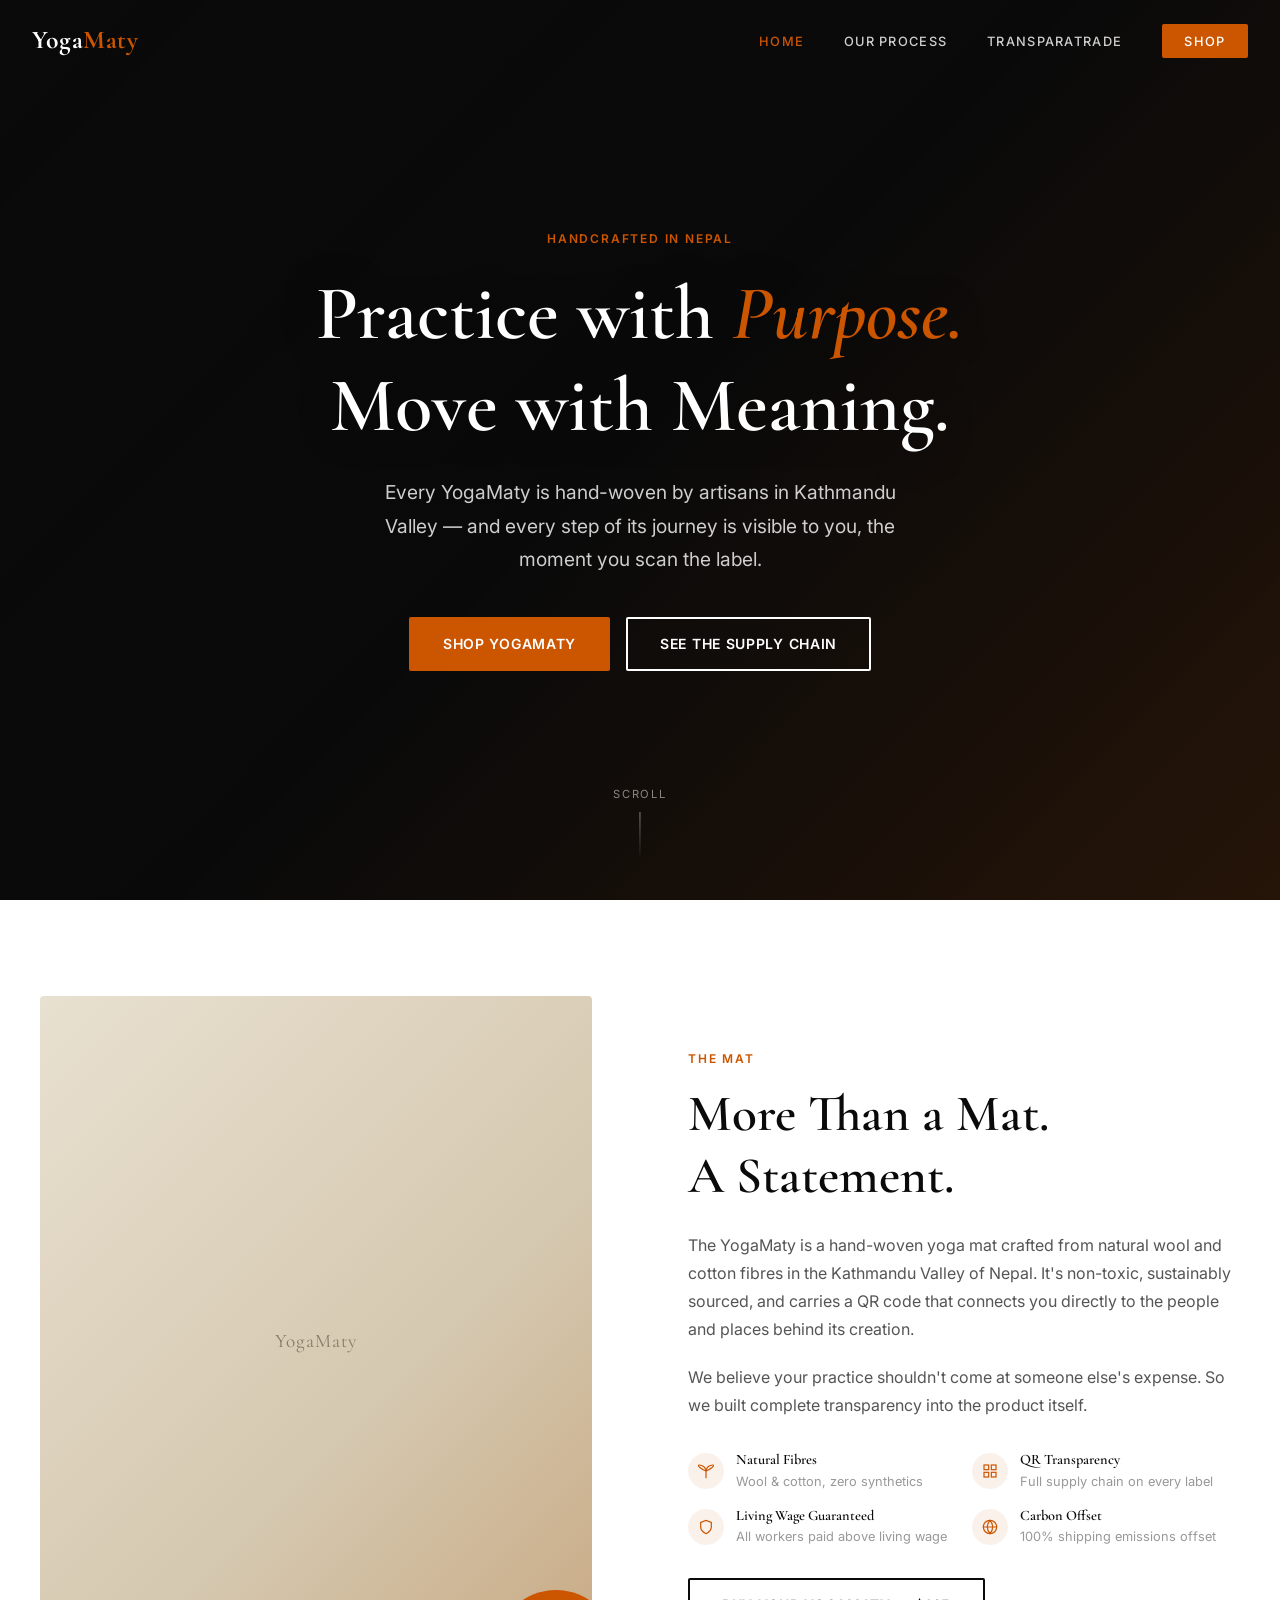
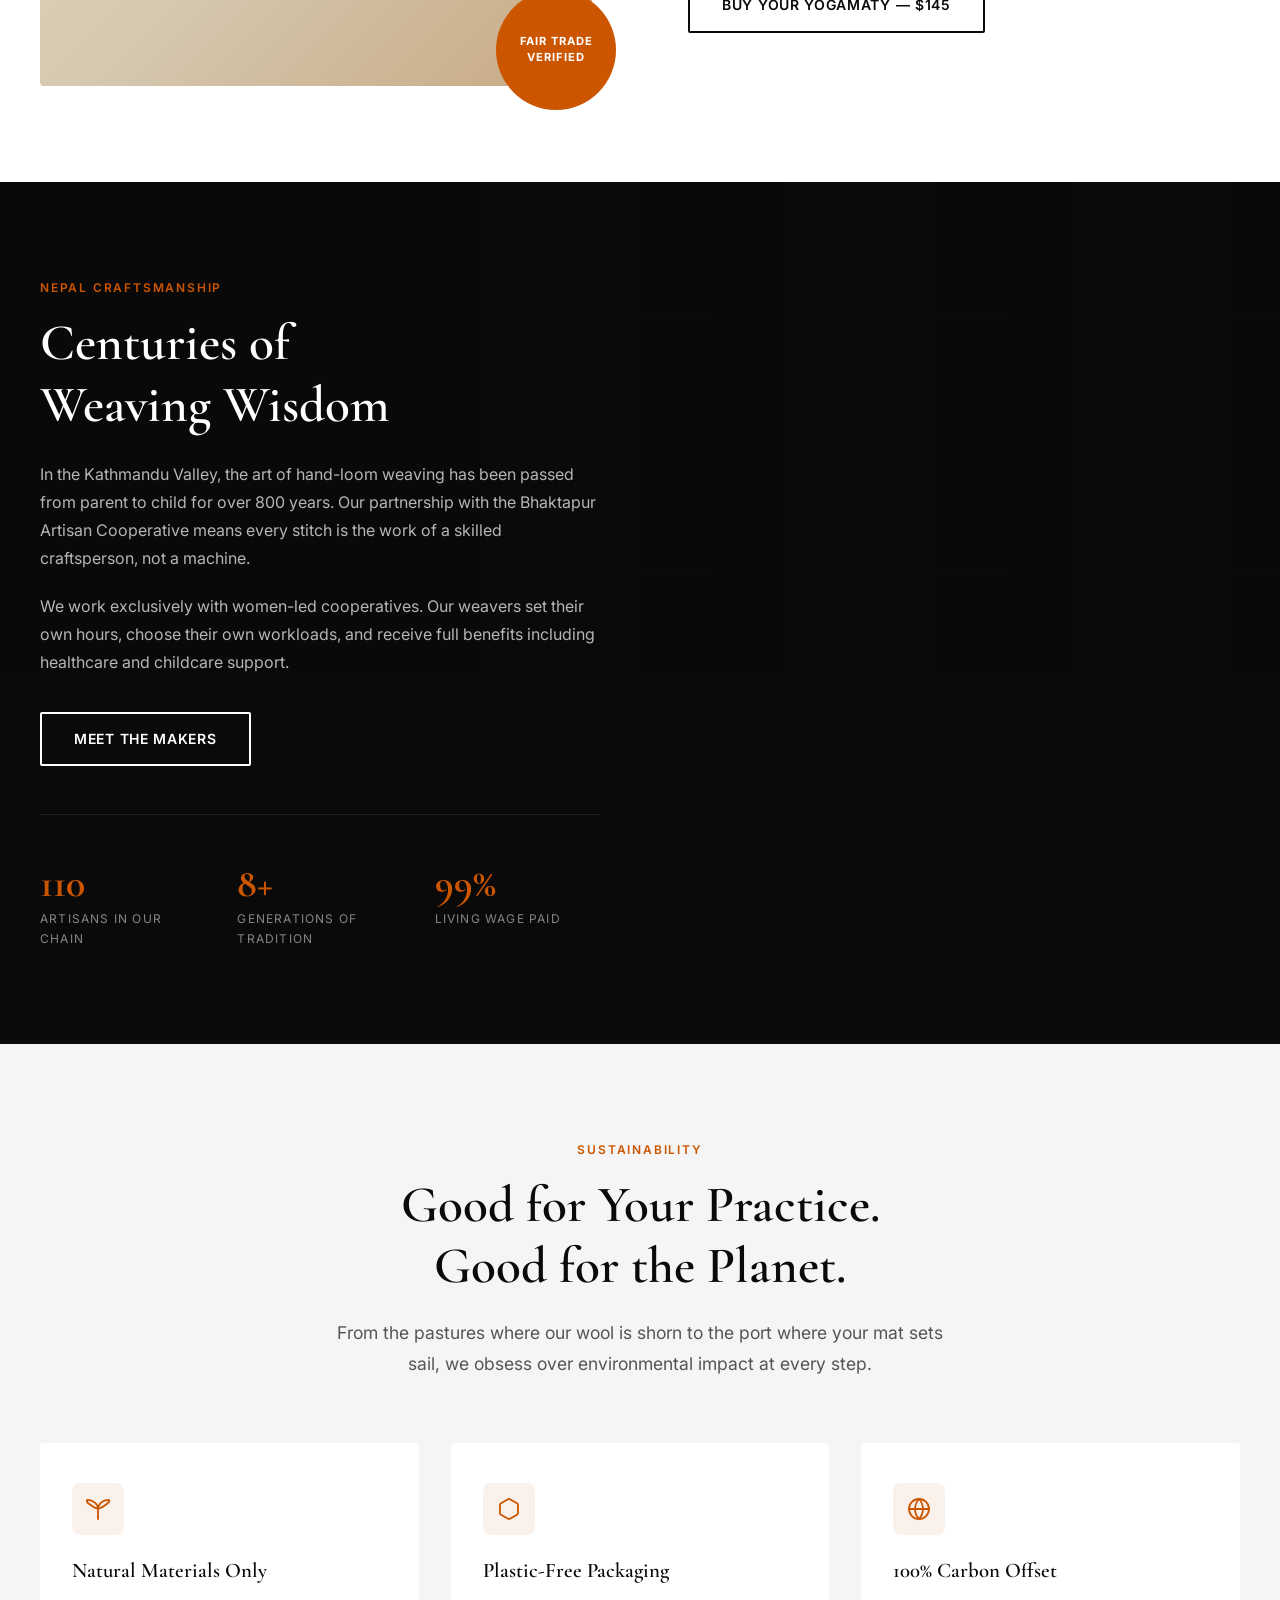
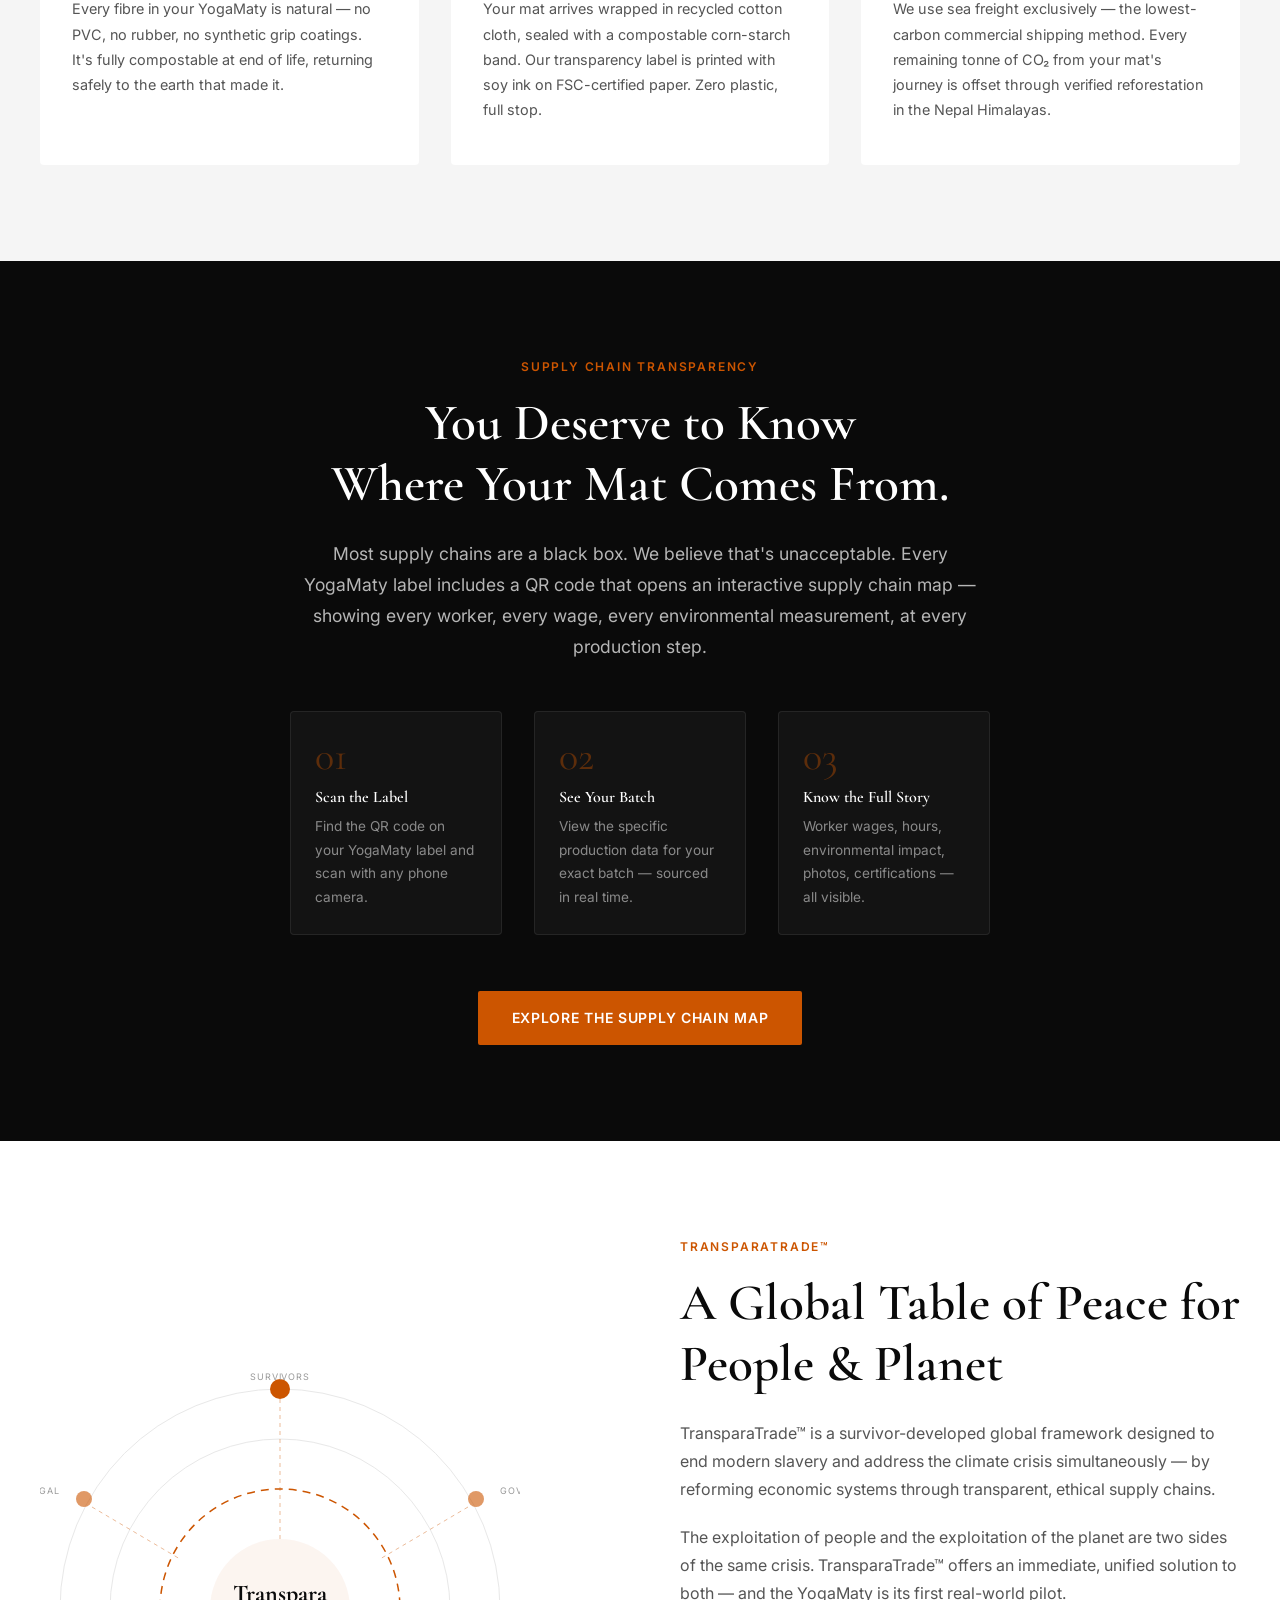
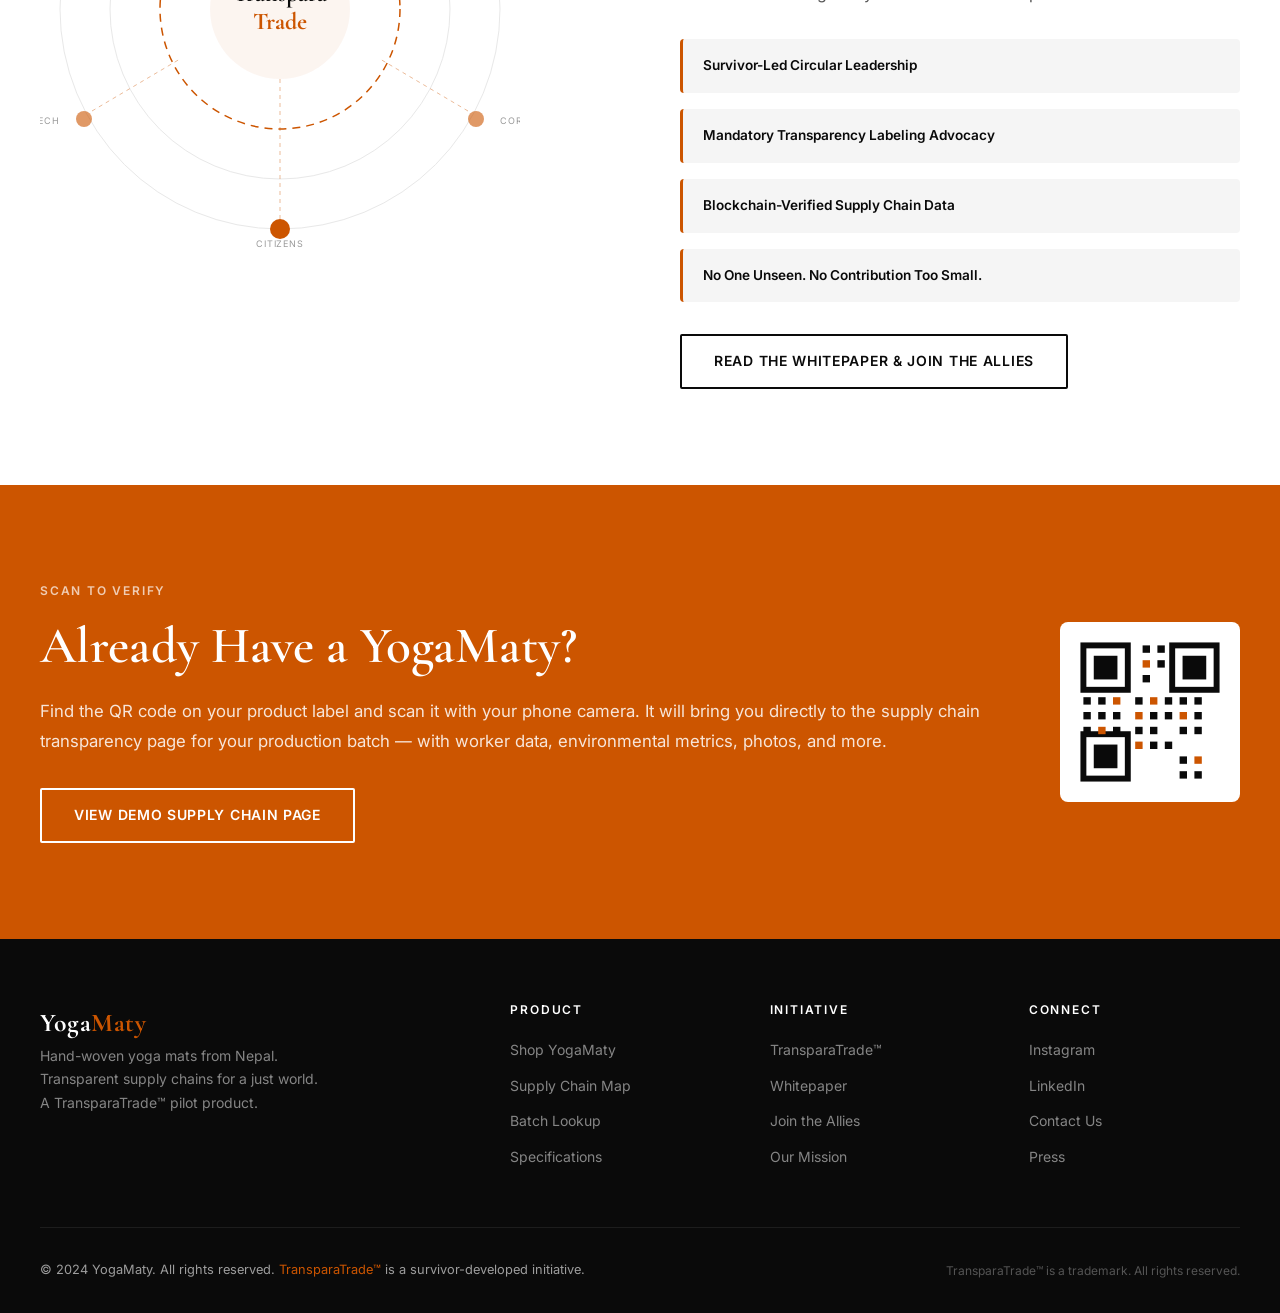
==== index.html @ b56c678d "Initial build: full YogaMaty website with 4 pages, parallax, supply chain map, and TransparaTrade wh" ====
<!DOCTYPE html>
<html lang="en">
<head>
  <meta charset="UTF-8">
  <meta name="viewport" content="width=device-width, initial-scale=1.0">
  <title>YogaMaty — Handcrafted in Nepal. Transparent by Design.</title>
  <meta name="description" content="Every YogaMaty is hand-woven in Nepal with fully transparent supply chain labeling. Know exactly who made your mat, how much they were paid, and the environmental footprint at every step.">
  <link rel="preconnect" href="https://fonts.googleapis.com">
  <link rel="preconnect" href="https://fonts.gstatic.com" crossorigin>
  <link href="https://fonts.googleapis.com/css2?family=Cormorant+Garamond:ital,wght@0,400;0,600;0,700;1,400;1,600&family=Inter:wght@400;500;600;700&display=swap" rel="stylesheet">
  <link rel="stylesheet" href="css/main.css">
  <link rel="stylesheet" href="css/home.css">
</head>
<body>

<!-- Navigation -->
<nav class="nav" role="navigation">
  <a href="index.html" class="nav-logo">Yoga<span>Maty</span></a>
  <ul class="nav-links" role="list">
    <li><a href="index.html">Home</a></li>
    <li><a href="supply-chain.html">Our Process</a></li>
    <li><a href="transparatrade.html">TransparaTrade</a></li>
    <li><a href="shop.html" class="nav-cta">Shop</a></li>
  </ul>
  <button class="nav-toggle" aria-label="Toggle menu" id="nav-toggle">
    <span></span><span></span><span></span>
  </button>
</nav>

<!-- Hero -->
<section class="hero" aria-label="Hero" data-parallax-section>
  <div class="hero-bg" data-parallax="0.4"></div>
  <div class="hero-content">
    <span class="eyebrow">Handcrafted in Nepal</span>
    <h1>Practice with <em>Purpose.</em><br>Move with Meaning.</h1>
    <p>Every YogaMaty is hand-woven by artisans in Kathmandu Valley — and every step of its journey is visible to you, the moment you scan the label.</p>
    <div class="hero-actions">
      <a href="shop.html" class="btn btn-primary">Shop YogaMaty</a>
      <a href="supply-chain.html" class="btn btn-outline">See the Supply Chain</a>
    </div>
  </div>
  <div class="hero-scroll" aria-hidden="true">Scroll</div>
</section>

<!-- Product Intro -->
<section class="section product-intro">
  <div class="section-inner">
    <div class="product-intro-grid">
      <div class="product-intro-media reveal">
        <div class="product-frame">
          <div style="width:100%;height:100%;background:linear-gradient(135deg,#e8e0d0,#c8b89a);display:flex;align-items:center;justify-content:center;font-family:var(--font-serif);font-size:1.2rem;color:#8a7a65;letter-spacing:0.05em;">
            YogaMaty
          </div>
        </div>
        <div class="product-badge">
          <span>Fair Trade Verified</span>
        </div>
      </div>
      <div class="product-intro-text reveal reveal-delay-2">
        <span class="eyebrow">The Mat</span>
        <h2>More Than a Mat.<br>A Statement.</h2>
        <p>The YogaMaty is a hand-woven yoga mat crafted from natural wool and cotton fibres in the Kathmandu Valley of Nepal. It's non-toxic, sustainably sourced, and carries a QR code that connects you directly to the people and places behind its creation.</p>
        <p>We believe your practice shouldn't come at someone else's expense. So we built complete transparency into the product itself.</p>
        <div class="product-features">
          <div class="product-feature">
            <div class="feature-icon">
              <svg viewBox="0 0 24 24" fill="none" stroke="currentColor" stroke-width="1.8" stroke-linecap="round"><path d="M12 22V12M12 12C12 7 7 3 2 3s4 7 10 9"/><path d="M12 12c0-5 5-9 10-9s-4 7-10 9"/></svg>
            </div>
            <div>
              <h4>Natural Fibres</h4>
              <p>Wool &amp; cotton, zero synthetics</p>
            </div>
          </div>
          <div class="product-feature">
            <div class="feature-icon">
              <svg viewBox="0 0 24 24" fill="none" stroke="currentColor" stroke-width="1.8" stroke-linecap="round"><rect x="3" y="3" width="7" height="7"/><rect x="14" y="3" width="7" height="7"/><rect x="14" y="14" width="7" height="7"/><rect x="3" y="14" width="7" height="7"/></svg>
            </div>
            <div>
              <h4>QR Transparency</h4>
              <p>Full supply chain on every label</p>
            </div>
          </div>
          <div class="product-feature">
            <div class="feature-icon">
              <svg viewBox="0 0 24 24" fill="none" stroke="currentColor" stroke-width="1.8" stroke-linecap="round"><path d="M12 22s8-4 8-10V5l-8-3-8 3v7c0 6 8 10 8 10z"/></svg>
            </div>
            <div>
              <h4>Living Wage Guaranteed</h4>
              <p>All workers paid above living wage</p>
            </div>
          </div>
          <div class="product-feature">
            <div class="feature-icon">
              <svg viewBox="0 0 24 24" fill="none" stroke="currentColor" stroke-width="1.8" stroke-linecap="round"><circle cx="12" cy="12" r="10"/><line x1="2" y1="12" x2="22" y2="12"/><path d="M12 2a15.3 15.3 0 0 1 4 10 15.3 15.3 0 0 1-4 10 15.3 15.3 0 0 1-4-10 15.3 15.3 0 0 1 4-10z"/></svg>
            </div>
            <div>
              <h4>Carbon Offset</h4>
              <p>100% shipping emissions offset</p>
            </div>
          </div>
        </div>
        <a href="shop.html" class="btn btn-outline-dark">Buy Your YogaMaty — $145</a>
      </div>
    </div>
  </div>
</section>

<!-- Nepal Craftsmanship (dark parallax) -->
<section class="section nepal-section" data-parallax-section>
  <div class="nepal-parallax-bg" data-parallax="0.35"></div>
  <div class="section-inner">
    <div class="nepal-content reveal">
      <span class="eyebrow">Nepal Craftsmanship</span>
      <h2>Centuries of<br>Weaving Wisdom</h2>
      <p>In the Kathmandu Valley, the art of hand-loom weaving has been passed from parent to child for over 800 years. Our partnership with the Bhaktapur Artisan Cooperative means every stitch is the work of a skilled craftsperson, not a machine.</p>
      <p>We work exclusively with women-led cooperatives. Our weavers set their own hours, choose their own workloads, and receive full benefits including healthcare and childcare support.</p>
      <a href="supply-chain.html" class="btn btn-outline" style="margin-top:1rem">Meet the Makers</a>
      <div class="nepal-stats">
        <div>
          <div class="stat-number" data-target="111" data-suffix="">111</div>
          <div class="stat-label">Artisans in Our Chain</div>
        </div>
        <div>
          <div class="stat-number" data-target="8" data-suffix="+">8+</div>
          <div class="stat-label">Generations of Tradition</div>
        </div>
        <div>
          <div class="stat-number" data-target="100" data-suffix="%">100%</div>
          <div class="stat-label">Living Wage Paid</div>
        </div>
      </div>
    </div>
  </div>
</section>

<!-- Sustainability -->
<section class="section sustainability-section">
  <div class="section-inner">
    <div class="section-header centered reveal">
      <span class="eyebrow">Sustainability</span>
      <h2>Good for Your Practice.<br>Good for the Planet.</h2>
      <p>From the pastures where our wool is shorn to the port where your mat sets sail, we obsess over environmental impact at every step.</p>
    </div>
    <div class="sustainability-grid">
      <div class="sustain-card reveal reveal-delay-1">
        <div class="sustain-icon">
          <svg viewBox="0 0 24 24" fill="none" stroke="currentColor" stroke-width="1.8" stroke-linecap="round"><path d="M12 22V12M12 12C12 7 7 3 2 3s4 7 10 9"/><path d="M12 12c0-5 5-9 10-9s-4 7-10 9"/></svg>
        </div>
        <h3>Natural Materials Only</h3>
        <p>Every fibre in your YogaMaty is natural — no PVC, no rubber, no synthetic grip coatings. It's fully compostable at end of life, returning safely to the earth that made it.</p>
      </div>
      <div class="sustain-card reveal reveal-delay-2">
        <div class="sustain-icon">
          <svg viewBox="0 0 24 24" fill="none" stroke="currentColor" stroke-width="1.8" stroke-linecap="round"><path d="M21 16V8a2 2 0 0 0-1-1.73l-7-4a2 2 0 0 0-2 0l-7 4A2 2 0 0 0 3 8v8a2 2 0 0 0 1 1.73l7 4a2 2 0 0 0 2 0l7-4A2 2 0 0 0 21 16z"/></svg>
        </div>
        <h3>Plastic-Free Packaging</h3>
        <p>Your mat arrives wrapped in recycled cotton cloth, sealed with a compostable corn-starch band. Our transparency label is printed with soy ink on FSC-certified paper. Zero plastic, full stop.</p>
      </div>
      <div class="sustain-card reveal reveal-delay-3">
        <div class="sustain-icon">
          <svg viewBox="0 0 24 24" fill="none" stroke="currentColor" stroke-width="1.8" stroke-linecap="round"><circle cx="12" cy="12" r="10"/><line x1="2" y1="12" x2="22" y2="12"/><path d="M12 2a15.3 15.3 0 0 1 4 10 15.3 15.3 0 0 1-4 10 15.3 15.3 0 0 1-4-10 15.3 15.3 0 0 1 4-10z"/></svg>
        </div>
        <h3>100% Carbon Offset</h3>
        <p>We use sea freight exclusively — the lowest-carbon commercial shipping method. Every remaining tonne of CO₂ from your mat's journey is offset through verified reforestation in the Nepal Himalayas.</p>
      </div>
    </div>
  </div>
</section>

<!-- Transparency CTA (parallax) -->
<section class="section transparency-cta" data-parallax-section>
  <div class="transparency-parallax-bg" data-parallax="0.3"></div>
  <div class="section-inner">
    <div class="transparency-content reveal">
      <span class="eyebrow">Supply Chain Transparency</span>
      <h2>You Deserve to Know<br>Where Your Mat Comes From.</h2>
      <p>Most supply chains are a black box. We believe that's unacceptable. Every YogaMaty label includes a QR code that opens an interactive supply chain map — showing every worker, every wage, every environmental measurement, at every production step.</p>
      <div class="transparency-steps">
        <div class="trans-step">
          <div class="step-num">01</div>
          <h4>Scan the Label</h4>
          <p>Find the QR code on your YogaMaty label and scan with any phone camera.</p>
        </div>
        <div class="trans-step">
          <div class="step-num">02</div>
          <h4>See Your Batch</h4>
          <p>View the specific production data for your exact batch — sourced in real time.</p>
        </div>
        <div class="trans-step">
          <div class="step-num">03</div>
          <h4>Know the Full Story</h4>
          <p>Worker wages, hours, environmental impact, photos, certifications — all visible.</p>
        </div>
      </div>
      <a href="supply-chain.html" class="btn btn-primary">Explore the Supply Chain Map</a>
    </div>
  </div>
</section>

<!-- TransparaTrade Intro -->
<section class="section transparatrade-intro">
  <div class="section-inner">
    <div class="tt-split">
      <div class="tt-visual reveal">
        <svg class="tt-circle-art" viewBox="0 0 480 480" fill="none" xmlns="http://www.w3.org/2000/svg">
          <circle cx="240" cy="240" r="220" stroke="#e8e8e8" stroke-width="1"/>
          <circle cx="240" cy="240" r="170" stroke="#e8e8e8" stroke-width="1"/>
          <circle cx="240" cy="240" r="120" stroke="#cc5500" stroke-width="1.5" stroke-dasharray="8 6"/>
          <circle cx="240" cy="240" r="70" fill="rgba(204,85,0,0.06)"/>
          <!-- Orbital points -->
          <circle cx="240" cy="20" r="10" fill="#cc5500"/>
          <circle cx="436" cy="130" r="8" fill="#cc5500" opacity="0.6"/>
          <circle cx="436" cy="350" r="8" fill="#cc5500" opacity="0.6"/>
          <circle cx="240" cy="460" r="10" fill="#cc5500"/>
          <circle cx="44" cy="350" r="8" fill="#cc5500" opacity="0.6"/>
          <circle cx="44" cy="130" r="8" fill="#cc5500" opacity="0.6"/>
          <!-- Connecting lines -->
          <line x1="240" y1="30" x2="240" y2="170" stroke="#cc5500" stroke-width="1" stroke-dasharray="4 4" opacity="0.4"/>
          <line x1="428" y1="138" x2="340" y2="190" stroke="#cc5500" stroke-width="1" stroke-dasharray="4 4" opacity="0.4"/>
          <line x1="428" y1="342" x2="340" y2="290" stroke="#cc5500" stroke-width="1" stroke-dasharray="4 4" opacity="0.4"/>
          <line x1="240" y1="450" x2="240" y2="310" stroke="#cc5500" stroke-width="1" stroke-dasharray="4 4" opacity="0.4"/>
          <line x1="52" y1="342" x2="140" y2="290" stroke="#cc5500" stroke-width="1" stroke-dasharray="4 4" opacity="0.4"/>
          <line x1="52" y1="138" x2="140" y2="190" stroke="#cc5500" stroke-width="1" stroke-dasharray="4 4" opacity="0.4"/>
          <!-- Center text -->
          <text x="240" y="232" text-anchor="middle" font-family="Cormorant Garamond, Georgia, serif" font-size="24" font-weight="700" fill="#0a0a0a">Transpara</text>
          <text x="240" y="260" text-anchor="middle" font-family="Cormorant Garamond, Georgia, serif" font-size="24" font-weight="700" fill="#cc5500">Trade</text>
          <!-- Node labels -->
          <text x="240" y="11" text-anchor="middle" font-family="Inter, sans-serif" font-size="9" fill="#999" letter-spacing="0.1em">SURVIVORS</text>
          <text x="460" y="125" text-anchor="start" font-family="Inter, sans-serif" font-size="9" fill="#999" letter-spacing="0.1em">GOVTS</text>
          <text x="460" y="355" text-anchor="start" font-family="Inter, sans-serif" font-size="9" fill="#999" letter-spacing="0.1em">CORPS</text>
          <text x="240" y="478" text-anchor="middle" font-family="Inter, sans-serif" font-size="9" fill="#999" letter-spacing="0.1em">CITIZENS</text>
          <text x="20" y="355" text-anchor="end" font-family="Inter, sans-serif" font-size="9" fill="#999" letter-spacing="0.1em">TECH</text>
          <text x="20" y="125" text-anchor="end" font-family="Inter, sans-serif" font-size="9" fill="#999" letter-spacing="0.1em">LEGAL</text>
        </svg>
      </div>
      <div class="tt-text reveal reveal-delay-2">
        <span class="eyebrow">TransparaTrade™</span>
        <h2>A Global Table of Peace for People &amp; Planet</h2>
        <p>TransparaTrade™ is a survivor-developed global framework designed to end modern slavery and address the climate crisis simultaneously — by reforming economic systems through transparent, ethical supply chains.</p>
        <p>The exploitation of people and the exploitation of the planet are two sides of the same crisis. TransparaTrade™ offers an immediate, unified solution to both — and the YogaMaty is its first real-world pilot.</p>
        <div class="tt-pillars">
          <div class="tt-pillar"><span>Survivor-Led Circular Leadership</span></div>
          <div class="tt-pillar"><span>Mandatory Transparency Labeling Advocacy</span></div>
          <div class="tt-pillar"><span>Blockchain-Verified Supply Chain Data</span></div>
          <div class="tt-pillar"><span>No One Unseen. No Contribution Too Small.</span></div>
        </div>
        <a href="transparatrade.html" class="btn btn-outline-dark" style="margin-top:2rem">Read the Whitepaper &amp; Join the Allies</a>
      </div>
    </div>
  </div>
</section>

<!-- QR Section -->
<section class="section qr-section">
  <div class="section-inner">
    <div class="qr-inner">
      <div class="qr-text reveal">
        <span class="eyebrow">Scan to Verify</span>
        <h2>Already Have a YogaMaty?</h2>
        <p>Find the QR code on your product label and scan it with your phone camera. It will bring you directly to the supply chain transparency page for your production batch — with worker data, environmental metrics, photos, and more.</p>
        <a href="supply-chain.html" class="btn btn-outline">View Demo Supply Chain Page</a>
      </div>
      <div class="qr-code-mock reveal reveal-delay-2">
        <!-- QR code placeholder SVG -->
        <svg viewBox="0 0 200 200" xmlns="http://www.w3.org/2000/svg">
          <rect width="200" height="200" fill="white"/>
          <!-- Top-left finder -->
          <rect x="10" y="10" width="60" height="60" fill="none" stroke="#0a0a0a" stroke-width="8"/>
          <rect x="24" y="24" width="32" height="32" fill="#0a0a0a"/>
          <!-- Top-right finder -->
          <rect x="130" y="10" width="60" height="60" fill="none" stroke="#0a0a0a" stroke-width="8"/>
          <rect x="144" y="24" width="32" height="32" fill="#0a0a0a"/>
          <!-- Bottom-left finder -->
          <rect x="10" y="130" width="60" height="60" fill="none" stroke="#0a0a0a" stroke-width="8"/>
          <rect x="24" y="144" width="32" height="32" fill="#0a0a0a"/>
          <!-- Data modules (decorative) -->
          <rect x="90" y="10" width="10" height="10" fill="#0a0a0a"/>
          <rect x="110" y="10" width="10" height="10" fill="#0a0a0a"/>
          <rect x="90" y="30" width="10" height="10" fill="#cc5500"/>
          <rect x="110" y="30" width="10" height="10" fill="#0a0a0a"/>
          <rect x="90" y="50" width="10" height="10" fill="#0a0a0a"/>
          <rect x="80" y="80" width="10" height="10" fill="#0a0a0a"/>
          <rect x="100" y="80" width="10" height="10" fill="#cc5500"/>
          <rect x="120" y="80" width="10" height="10" fill="#0a0a0a"/>
          <rect x="80" y="100" width="10" height="10" fill="#cc5500"/>
          <rect x="100" y="100" width="10" height="10" fill="#0a0a0a"/>
          <rect x="120" y="100" width="10" height="10" fill="#0a0a0a"/>
          <rect x="80" y="120" width="10" height="10" fill="#0a0a0a"/>
          <rect x="100" y="120" width="10" height="10" fill="#0a0a0a"/>
          <rect x="80" y="140" width="10" height="10" fill="#cc5500"/>
          <rect x="100" y="140" width="10" height="10" fill="#0a0a0a"/>
          <rect x="120" y="140" width="10" height="10" fill="#0a0a0a"/>
          <rect x="140" y="80" width="10" height="10" fill="#0a0a0a"/>
          <rect x="160" y="80" width="10" height="10" fill="#0a0a0a"/>
          <rect x="140" y="100" width="10" height="10" fill="#cc5500"/>
          <rect x="160" y="100" width="10" height="10" fill="#0a0a0a"/>
          <rect x="140" y="120" width="10" height="10" fill="#0a0a0a"/>
          <rect x="160" y="120" width="10" height="10" fill="#0a0a0a"/>
          <rect x="10" y="80" width="10" height="10" fill="#0a0a0a"/>
          <rect x="30" y="80" width="10" height="10" fill="#0a0a0a"/>
          <rect x="50" y="80" width="10" height="10" fill="#cc5500"/>
          <rect x="10" y="100" width="10" height="10" fill="#0a0a0a"/>
          <rect x="30" y="100" width="10" height="10" fill="#0a0a0a"/>
          <rect x="50" y="100" width="10" height="10" fill="#0a0a0a"/>
          <rect x="10" y="120" width="10" height="10" fill="#0a0a0a"/>
          <rect x="30" y="120" width="10" height="10" fill="#cc5500"/>
          <rect x="50" y="120" width="10" height="10" fill="#0a0a0a"/>
          <rect x="140" y="160" width="10" height="10" fill="#0a0a0a"/>
          <rect x="160" y="160" width="10" height="10" fill="#cc5500"/>
          <rect x="140" y="180" width="10" height="10" fill="#0a0a0a"/>
          <rect x="160" y="180" width="10" height="10" fill="#0a0a0a"/>
        </svg>
      </div>
    </div>
  </div>
</section>

<!-- Footer -->
<footer class="footer">
  <div class="footer-inner">
    <div class="footer-grid">
      <div class="footer-brand">
        <a href="index.html" class="nav-logo">Yoga<span>Maty</span></a>
        <p>Hand-woven yoga mats from Nepal. Transparent supply chains for a just world. A TransparaTrade™ pilot product.</p>
      </div>
      <div class="footer-col">
        <h5>Product</h5>
        <ul>
          <li><a href="shop.html">Shop YogaMaty</a></li>
          <li><a href="supply-chain.html">Supply Chain Map</a></li>
          <li><a href="supply-chain.html">Batch Lookup</a></li>
          <li><a href="shop.html#tab-specs">Specifications</a></li>
        </ul>
      </div>
      <div class="footer-col">
        <h5>Initiative</h5>
        <ul>
          <li><a href="transparatrade.html">TransparaTrade™</a></li>
          <li><a href="transparatrade.html#whitepaper">Whitepaper</a></li>
          <li><a href="transparatrade.html#apply">Join the Allies</a></li>
          <li><a href="transparatrade.html#mission">Our Mission</a></li>
        </ul>
      </div>
      <div class="footer-col">
        <h5>Connect</h5>
        <ul>
          <li><a href="#">Instagram</a></li>
          <li><a href="#">LinkedIn</a></li>
          <li><a href="#">Contact Us</a></li>
          <li><a href="#">Press</a></li>
        </ul>
      </div>
    </div>
    <div class="footer-bottom">
      <span>&copy; 2024 YogaMaty. All rights reserved. <a href="transparatrade.html">TransparaTrade™</a> is a survivor-developed initiative.</span>
      <span class="footer-trademark">TransparaTrade™ is a trademark. All rights reserved.</span>
    </div>
  </div>
</footer>

<script src="js/main.js"></script>
<script src="js/parallax.js"></script>
</body>
</html>
---- css/main.css ----
/* ============================================
   YogaMaty — Main Stylesheet
   Colors: #cc5500 (burnt orange), #fff, #0a0a0a
============================================ */

:root {
  --orange: #cc5500;
  --orange-light: #e06620;
  --orange-dark: #a34400;
  --black: #0a0a0a;
  --white: #ffffff;
  --gray-100: #f5f5f5;
  --gray-200: #e8e8e8;
  --gray-400: #999999;
  --gray-600: #555555;
  --gray-800: #222222;
  --font-serif: 'Cormorant Garamond', Georgia, serif;
  --font-sans: 'Inter', system-ui, sans-serif;
  --transition: 0.3s ease;
  --max-width: 1200px;
}

*, *::before, *::after { box-sizing: border-box; margin: 0; padding: 0; }

html { scroll-behavior: smooth; font-size: 16px; }

body {
  font-family: var(--font-sans);
  background: var(--white);
  color: var(--black);
  line-height: 1.6;
  overflow-x: hidden;
}

img { max-width: 100%; display: block; }
a { color: inherit; text-decoration: none; }
button { cursor: pointer; border: none; background: none; font-family: inherit; }

/* ---- Typography ---- */
h1, h2, h3, h4, h5 {
  font-family: var(--font-serif);
  line-height: 1.2;
  font-weight: 600;
}

h1 { font-size: clamp(2.5rem, 6vw, 5rem); }
h2 { font-size: clamp(2rem, 4vw, 3.2rem); }
h3 { font-size: clamp(1.4rem, 2.5vw, 2rem); }
h4 { font-size: 1.25rem; }

p { font-size: 1rem; line-height: 1.75; color: var(--gray-600); }

.eyebrow {
  font-family: var(--font-sans);
  font-size: 0.75rem;
  font-weight: 600;
  letter-spacing: 0.15em;
  text-transform: uppercase;
  color: var(--orange);
}

/* ---- Buttons ---- */
.btn {
  display: inline-flex;
  align-items: center;
  gap: 0.5rem;
  padding: 0.875rem 2rem;
  font-family: var(--font-sans);
  font-size: 0.875rem;
  font-weight: 600;
  letter-spacing: 0.05em;
  text-transform: uppercase;
  transition: var(--transition);
  border-radius: 2px;
  cursor: pointer;
}

.btn-primary {
  background: var(--orange);
  color: var(--white);
  border: 2px solid var(--orange);
}
.btn-primary:hover {
  background: var(--orange-dark);
  border-color: var(--orange-dark);
  transform: translateY(-2px);
  box-shadow: 0 8px 24px rgba(204,85,0,0.3);
}

.btn-outline {
  background: transparent;
  color: var(--white);
  border: 2px solid var(--white);
}
.btn-outline:hover {
  background: var(--white);
  color: var(--black);
  transform: translateY(-2px);
}

.btn-outline-dark {
  background: transparent;
  color: var(--black);
  border: 2px solid var(--black);
}
.btn-outline-dark:hover {
  background: var(--black);
  color: var(--white);
  transform: translateY(-2px);
}

/* ---- Navigation ---- */
.nav {
  position: fixed;
  top: 0;
  left: 0;
  right: 0;
  z-index: 1000;
  padding: 1.25rem 2rem;
  display: flex;
  align-items: center;
  justify-content: space-between;
  transition: background 0.4s ease, box-shadow 0.4s ease, padding 0.4s ease;
}

.nav.scrolled {
  background: rgba(10,10,10,0.96);
  backdrop-filter: blur(12px);
  box-shadow: 0 1px 0 rgba(255,255,255,0.08);
  padding: 0.875rem 2rem;
}

.nav-logo {
  font-family: var(--font-serif);
  font-size: 1.6rem;
  font-weight: 700;
  color: var(--white);
  letter-spacing: 0.02em;
}
.nav-logo span { color: var(--orange); }

.nav-links {
  display: flex;
  align-items: center;
  gap: 2.5rem;
  list-style: none;
}

.nav-links a {
  color: rgba(255,255,255,0.8);
  font-size: 0.8rem;
  font-weight: 500;
  letter-spacing: 0.1em;
  text-transform: uppercase;
  transition: color var(--transition);
}
.nav-links a:hover, .nav-links a.active { color: var(--orange); }

.nav-cta {
  padding: 0.6rem 1.4rem;
  background: var(--orange);
  color: var(--white) !important;
  border-radius: 2px;
}
.nav-cta:hover { background: var(--orange-dark); color: var(--white) !important; }

.nav-toggle {
  display: none;
  flex-direction: column;
  gap: 5px;
  cursor: pointer;
  padding: 4px;
}
.nav-toggle span {
  display: block;
  width: 24px;
  height: 2px;
  background: var(--white);
  transition: var(--transition);
}

/* ---- Section Layout ---- */
.section {
  padding: 6rem 2rem;
}
.section-inner {
  max-width: var(--max-width);
  margin: 0 auto;
}

.section-header {
  max-width: 640px;
  margin-bottom: 4rem;
}
.section-header .eyebrow { margin-bottom: 1rem; display: block; }
.section-header h2 { margin-bottom: 1.25rem; }
.section-header p { font-size: 1.1rem; }

.section-header.centered {
  text-align: center;
  margin-left: auto;
  margin-right: auto;
}

/* ---- Footer ---- */
.footer {
  background: var(--black);
  color: rgba(255,255,255,0.6);
  padding: 4rem 2rem 2rem;
}
.footer-inner {
  max-width: var(--max-width);
  margin: 0 auto;
}
.footer-grid {
  display: grid;
  grid-template-columns: 2fr 1fr 1fr 1fr;
  gap: 3rem;
  padding-bottom: 3rem;
  border-bottom: 1px solid rgba(255,255,255,0.08);
  margin-bottom: 2rem;
}
.footer-brand .nav-logo { margin-bottom: 1rem; }
.footer-brand p { font-size: 0.875rem; line-height: 1.7; color: rgba(255,255,255,0.5); max-width: 280px; }
.footer-col h5 {
  color: var(--white);
  font-family: var(--font-sans);
  font-size: 0.75rem;
  font-weight: 600;
  letter-spacing: 0.15em;
  text-transform: uppercase;
  margin-bottom: 1.25rem;
}
.footer-col ul { list-style: none; }
.footer-col ul li { margin-bottom: 0.625rem; }
.footer-col ul li a {
  font-size: 0.875rem;
  color: rgba(255,255,255,0.5);
  transition: color var(--transition);
}
.footer-col ul li a:hover { color: var(--orange); }
.footer-bottom {
  display: flex;
  justify-content: space-between;
  align-items: center;
  font-size: 0.8rem;
}
.footer-bottom a { color: var(--orange); }
.footer-trademark { font-size: 0.75rem; color: rgba(255,255,255,0.3); }

/* ---- Reveal Animations ---- */
.reveal {
  opacity: 0;
  transform: translateY(40px);
  transition: opacity 0.8s ease, transform 0.8s ease;
}
.reveal.visible {
  opacity: 1;
  transform: translateY(0);
}
.reveal-delay-1 { transition-delay: 0.1s; }
.reveal-delay-2 { transition-delay: 0.2s; }
.reveal-delay-3 { transition-delay: 0.3s; }
.reveal-delay-4 { transition-delay: 0.4s; }

/* ---- Responsive ---- */
@media (max-width: 900px) {
  .footer-grid { grid-template-columns: 1fr 1fr; gap: 2rem; }
}

@media (max-width: 680px) {
  .nav-links { display: none; }
  .nav-toggle { display: flex; }
  .nav-links.open {
    display: flex;
    flex-direction: column;
    position: fixed;
    inset: 0;
    background: var(--black);
    align-items: center;
    justify-content: center;
    gap: 2rem;
    z-index: 999;
  }
  .nav-links.open a { font-size: 1.5rem; }
  .footer-grid { grid-template-columns: 1fr; }
  .footer-bottom { flex-direction: column; gap: 0.5rem; text-align: center; }
  .section { padding: 4rem 1.25rem; }
}
---- css/home.css ----
/* ============================================
   Home Page — Parallax Styles
============================================ */

/* ---- Hero ---- */
.hero {
  position: relative;
  height: 100vh;
  min-height: 640px;
  display: flex;
  align-items: center;
  justify-content: center;
  overflow: hidden;
  background: var(--black);
}

.hero-bg {
  position: absolute;
  inset: -20%;
  background:
    linear-gradient(135deg, rgba(10,10,10,0.75) 0%, rgba(10,10,10,0.4) 50%, rgba(204,85,0,0.2) 100%),
    url('assets/images/hero-bg.jpg') center/cover no-repeat;
  will-change: transform;
}

.hero-content {
  position: relative;
  z-index: 2;
  text-align: center;
  color: var(--white);
  padding: 0 1.5rem;
  max-width: 820px;
}

.hero-content .eyebrow {
  color: var(--orange);
  margin-bottom: 1.25rem;
  display: block;
  opacity: 0;
  animation: fadeUp 1s ease 0.3s forwards;
}

.hero-content h1 {
  color: var(--white);
  margin-bottom: 1.5rem;
  opacity: 0;
  animation: fadeUp 1s ease 0.5s forwards;
  text-shadow: 0 2px 40px rgba(0,0,0,0.4);
}

.hero-content h1 em {
  font-style: italic;
  color: var(--orange);
}

.hero-content p {
  font-size: 1.2rem;
  color: rgba(255,255,255,0.8);
  max-width: 560px;
  margin: 0 auto 2.5rem;
  opacity: 0;
  animation: fadeUp 1s ease 0.7s forwards;
}

.hero-actions {
  display: flex;
  gap: 1rem;
  justify-content: center;
  flex-wrap: wrap;
  opacity: 0;
  animation: fadeUp 1s ease 0.9s forwards;
}

.hero-scroll {
  position: absolute;
  bottom: 2.5rem;
  left: 50%;
  transform: translateX(-50%);
  display: flex;
  flex-direction: column;
  align-items: center;
  gap: 0.5rem;
  color: rgba(255,255,255,0.5);
  font-size: 0.7rem;
  letter-spacing: 0.15em;
  text-transform: uppercase;
  animation: bounce 2s ease-in-out infinite;
  z-index: 2;
}
.hero-scroll::after {
  content: '';
  display: block;
  width: 1px;
  height: 48px;
  background: linear-gradient(to bottom, rgba(255,255,255,0.5), transparent);
}

/* ---- Product Intro ---- */
.product-intro {
  background: var(--white);
}

.product-intro-grid {
  display: grid;
  grid-template-columns: 1fr 1fr;
  gap: 6rem;
  align-items: center;
}

.product-intro-media {
  position: relative;
}

.product-frame {
  position: relative;
  aspect-ratio: 4/5;
  background: var(--gray-100);
  border-radius: 4px;
  overflow: hidden;
}

.product-frame img {
  width: 100%;
  height: 100%;
  object-fit: cover;
}

.product-frame::before {
  content: '';
  position: absolute;
  inset: 0;
  background: linear-gradient(135deg, transparent 60%, rgba(204,85,0,0.15));
  z-index: 1;
}

.product-badge {
  position: absolute;
  bottom: -1.5rem;
  right: -1.5rem;
  width: 120px;
  height: 120px;
  background: var(--orange);
  border-radius: 50%;
  display: flex;
  align-items: center;
  justify-content: center;
  text-align: center;
  padding: 1rem;
  z-index: 2;
}
.product-badge span {
  color: var(--white);
  font-size: 0.7rem;
  font-weight: 700;
  letter-spacing: 0.08em;
  text-transform: uppercase;
  line-height: 1.4;
}

.product-intro-text .eyebrow { margin-bottom: 1rem; display: block; }
.product-intro-text h2 { margin-bottom: 1.5rem; }
.product-intro-text p { margin-bottom: 1.25rem; }

.product-features {
  display: grid;
  grid-template-columns: 1fr 1fr;
  gap: 1rem;
  margin: 2rem 0;
}
.product-feature {
  display: flex;
  align-items: flex-start;
  gap: 0.75rem;
}
.feature-icon {
  width: 36px;
  height: 36px;
  background: rgba(204,85,0,0.08);
  border-radius: 50%;
  display: flex;
  align-items: center;
  justify-content: center;
  flex-shrink: 0;
  margin-top: 2px;
}
.feature-icon svg { width: 16px; height: 16px; stroke: var(--orange); fill: none; }
.product-feature h4 { font-size: 0.9rem; margin-bottom: 0.2rem; color: var(--black); }
.product-feature p { font-size: 0.8rem; color: var(--gray-400); margin: 0; line-height: 1.5; }

/* ---- Nepal Section (dark parallax) ---- */
.nepal-section {
  position: relative;
  overflow: hidden;
  background: var(--black);
  color: var(--white);
}

.nepal-parallax-bg {
  position: absolute;
  inset: -30%;
  background:
    linear-gradient(to right, rgba(10,10,10,0.92) 40%, rgba(10,10,10,0.5) 100%),
    url('assets/images/nepal-weaving.jpg') center/cover no-repeat;
  will-change: transform;
}

.nepal-content {
  position: relative;
  z-index: 2;
  max-width: 560px;
}

.nepal-content .eyebrow { margin-bottom: 1rem; display: block; }
.nepal-content h2 { color: var(--white); margin-bottom: 1.5rem; }
.nepal-content p { color: rgba(255,255,255,0.7); margin-bottom: 1.25rem; }

.nepal-stats {
  display: grid;
  grid-template-columns: repeat(3, 1fr);
  gap: 2rem;
  margin-top: 3rem;
  padding-top: 3rem;
  border-top: 1px solid rgba(255,255,255,0.1);
}
.stat-number {
  font-family: var(--font-serif);
  font-size: 2.5rem;
  font-weight: 700;
  color: var(--orange);
  line-height: 1;
  margin-bottom: 0.375rem;
}
.stat-label {
  font-size: 0.75rem;
  letter-spacing: 0.1em;
  text-transform: uppercase;
  color: rgba(255,255,255,0.5);
}

/* ---- Sustainability ---- */
.sustainability-section { background: var(--gray-100); }

.sustainability-grid {
  display: grid;
  grid-template-columns: repeat(3, 1fr);
  gap: 2rem;
  margin-top: 4rem;
}
.sustain-card {
  background: var(--white);
  padding: 2.5rem 2rem;
  border-radius: 4px;
  border-bottom: 3px solid transparent;
  transition: border-color var(--transition), box-shadow var(--transition), transform var(--transition);
}
.sustain-card:hover {
  border-bottom-color: var(--orange);
  box-shadow: 0 12px 40px rgba(0,0,0,0.08);
  transform: translateY(-4px);
}
.sustain-icon {
  width: 52px;
  height: 52px;
  background: rgba(204,85,0,0.08);
  border-radius: 8px;
  display: flex;
  align-items: center;
  justify-content: center;
  margin-bottom: 1.5rem;
}
.sustain-icon svg { width: 24px; height: 24px; stroke: var(--orange); fill: none; }
.sustain-card h3 { font-size: 1.3rem; margin-bottom: 0.75rem; }
.sustain-card p { font-size: 0.9rem; }

/* ---- Transparency CTA (parallax) ---- */
.transparency-cta {
  position: relative;
  overflow: hidden;
  background: var(--black);
  color: var(--white);
  text-align: center;
}

.transparency-parallax-bg {
  position: absolute;
  inset: -30%;
  background:
    linear-gradient(rgba(10,10,10,0.8), rgba(10,10,10,0.8)),
    url('assets/images/supply-chain-bg.jpg') center/cover no-repeat;
  will-change: transform;
}

.transparency-content {
  position: relative;
  z-index: 2;
  max-width: 700px;
  margin: 0 auto;
}
.transparency-content .eyebrow { margin-bottom: 1rem; display: block; }
.transparency-content h2 { color: var(--white); margin-bottom: 1.5rem; }
.transparency-content p { color: rgba(255,255,255,0.7); font-size: 1.1rem; margin-bottom: 2.5rem; }

.transparency-steps {
  display: grid;
  grid-template-columns: repeat(3, 1fr);
  gap: 2rem;
  margin: 3rem 0 3.5rem;
  text-align: left;
}
.trans-step {
  padding: 1.5rem;
  background: rgba(255,255,255,0.04);
  border: 1px solid rgba(255,255,255,0.08);
  border-radius: 4px;
}
.step-num {
  font-family: var(--font-serif);
  font-size: 2.5rem;
  color: var(--orange);
  opacity: 0.4;
  line-height: 1;
  margin-bottom: 0.75rem;
}
.trans-step h4 { color: var(--white); font-size: 1rem; margin-bottom: 0.5rem; }
.trans-step p { font-size: 0.85rem; color: rgba(255,255,255,0.5); margin: 0; }

/* ---- TransparaTrade Intro ---- */
.transparatrade-intro { background: var(--white); }

.tt-split {
  display: grid;
  grid-template-columns: 1fr 1fr;
  gap: 5rem;
  align-items: center;
}
.tt-visual {
  position: relative;
}
.tt-circle-art {
  width: 100%;
  aspect-ratio: 1;
  max-width: 480px;
  margin: 0 auto;
}
.tt-text .eyebrow { margin-bottom: 1rem; display: block; }
.tt-text h2 { margin-bottom: 1.5rem; }
.tt-text p { margin-bottom: 1.25rem; }

.tt-pillars {
  margin-top: 2rem;
  display: flex;
  flex-direction: column;
  gap: 1rem;
}
.tt-pillar {
  display: flex;
  align-items: center;
  gap: 1rem;
  padding: 1rem 1.25rem;
  background: var(--gray-100);
  border-radius: 4px;
  border-left: 3px solid var(--orange);
}
.tt-pillar span {
  font-size: 0.85rem;
  font-weight: 600;
  color: var(--black);
}

/* ---- QR Preview Section ---- */
.qr-section {
  background: var(--orange);
  color: var(--white);
}
.qr-inner {
  display: grid;
  grid-template-columns: 1fr auto;
  gap: 4rem;
  align-items: center;
}
.qr-text .eyebrow { color: rgba(255,255,255,0.7); margin-bottom: 1rem; display: block; }
.qr-text h2 { color: var(--white); margin-bottom: 1.25rem; }
.qr-text p { color: rgba(255,255,255,0.85); font-size: 1.05rem; margin-bottom: 2rem; }
.qr-code-mock {
  width: 180px;
  height: 180px;
  background: var(--white);
  border-radius: 8px;
  padding: 16px;
  flex-shrink: 0;
}
.qr-code-mock svg { width: 100%; height: 100%; }

/* ---- Animations ---- */
@keyframes fadeUp {
  from { opacity: 0; transform: translateY(30px); }
  to { opacity: 1; transform: translateY(0); }
}
@keyframes bounce {
  0%, 100% { transform: translateX(-50%) translateY(0); }
  50% { transform: translateX(-50%) translateY(8px); }
}

/* ---- Responsive ---- */
@media (max-width: 900px) {
  .product-intro-grid { grid-template-columns: 1fr; gap: 3rem; }
  .nepal-stats { grid-template-columns: repeat(3, 1fr); }
  .sustainability-grid { grid-template-columns: 1fr 1fr; }
  .transparency-steps { grid-template-columns: 1fr; gap: 1rem; }
  .tt-split { grid-template-columns: 1fr; gap: 3rem; }
  .tt-visual { display: none; }
  .qr-inner { grid-template-columns: 1fr; text-align: center; }
  .qr-code-mock { margin: 0 auto; }
}

@media (max-width: 680px) {
  .nepal-stats { grid-template-columns: 1fr 1fr; }
  .sustainability-grid { grid-template-columns: 1fr; }
  .product-features { grid-template-columns: 1fr; }
  .product-badge { display: none; }
}
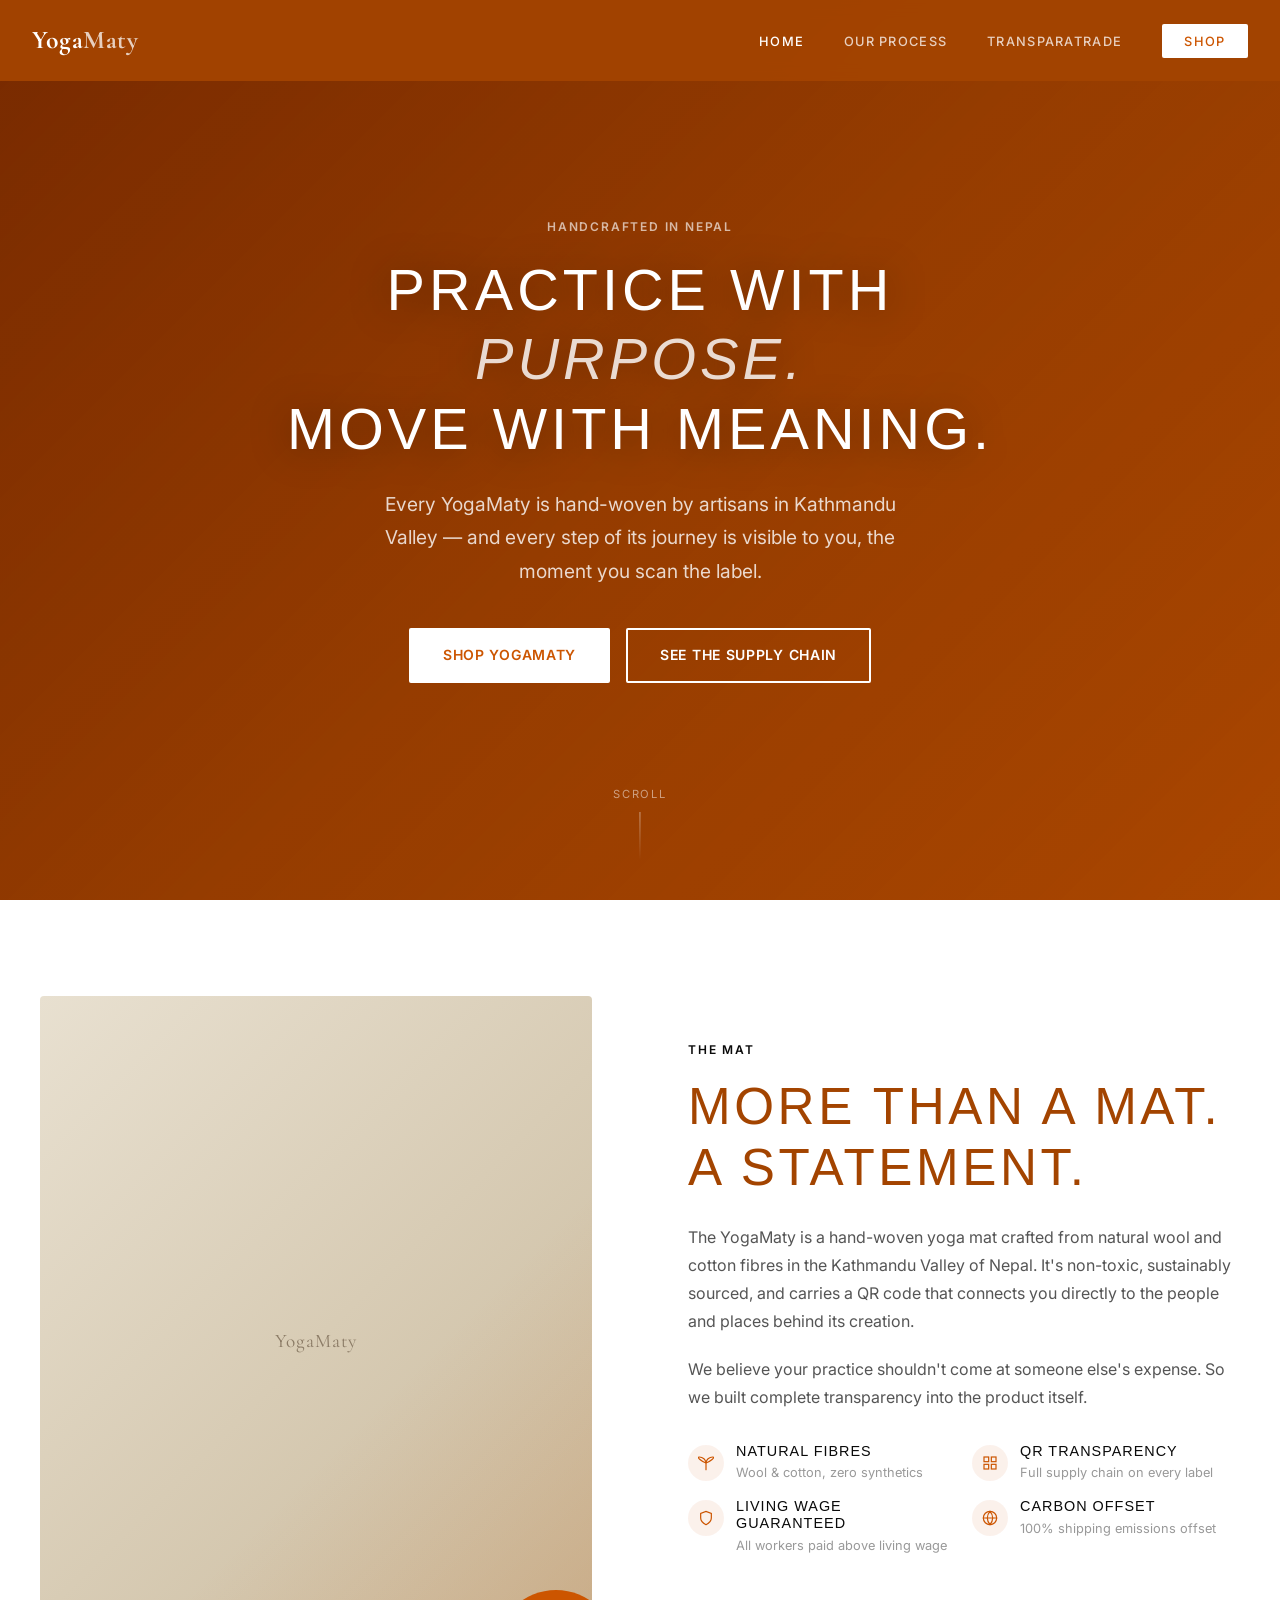
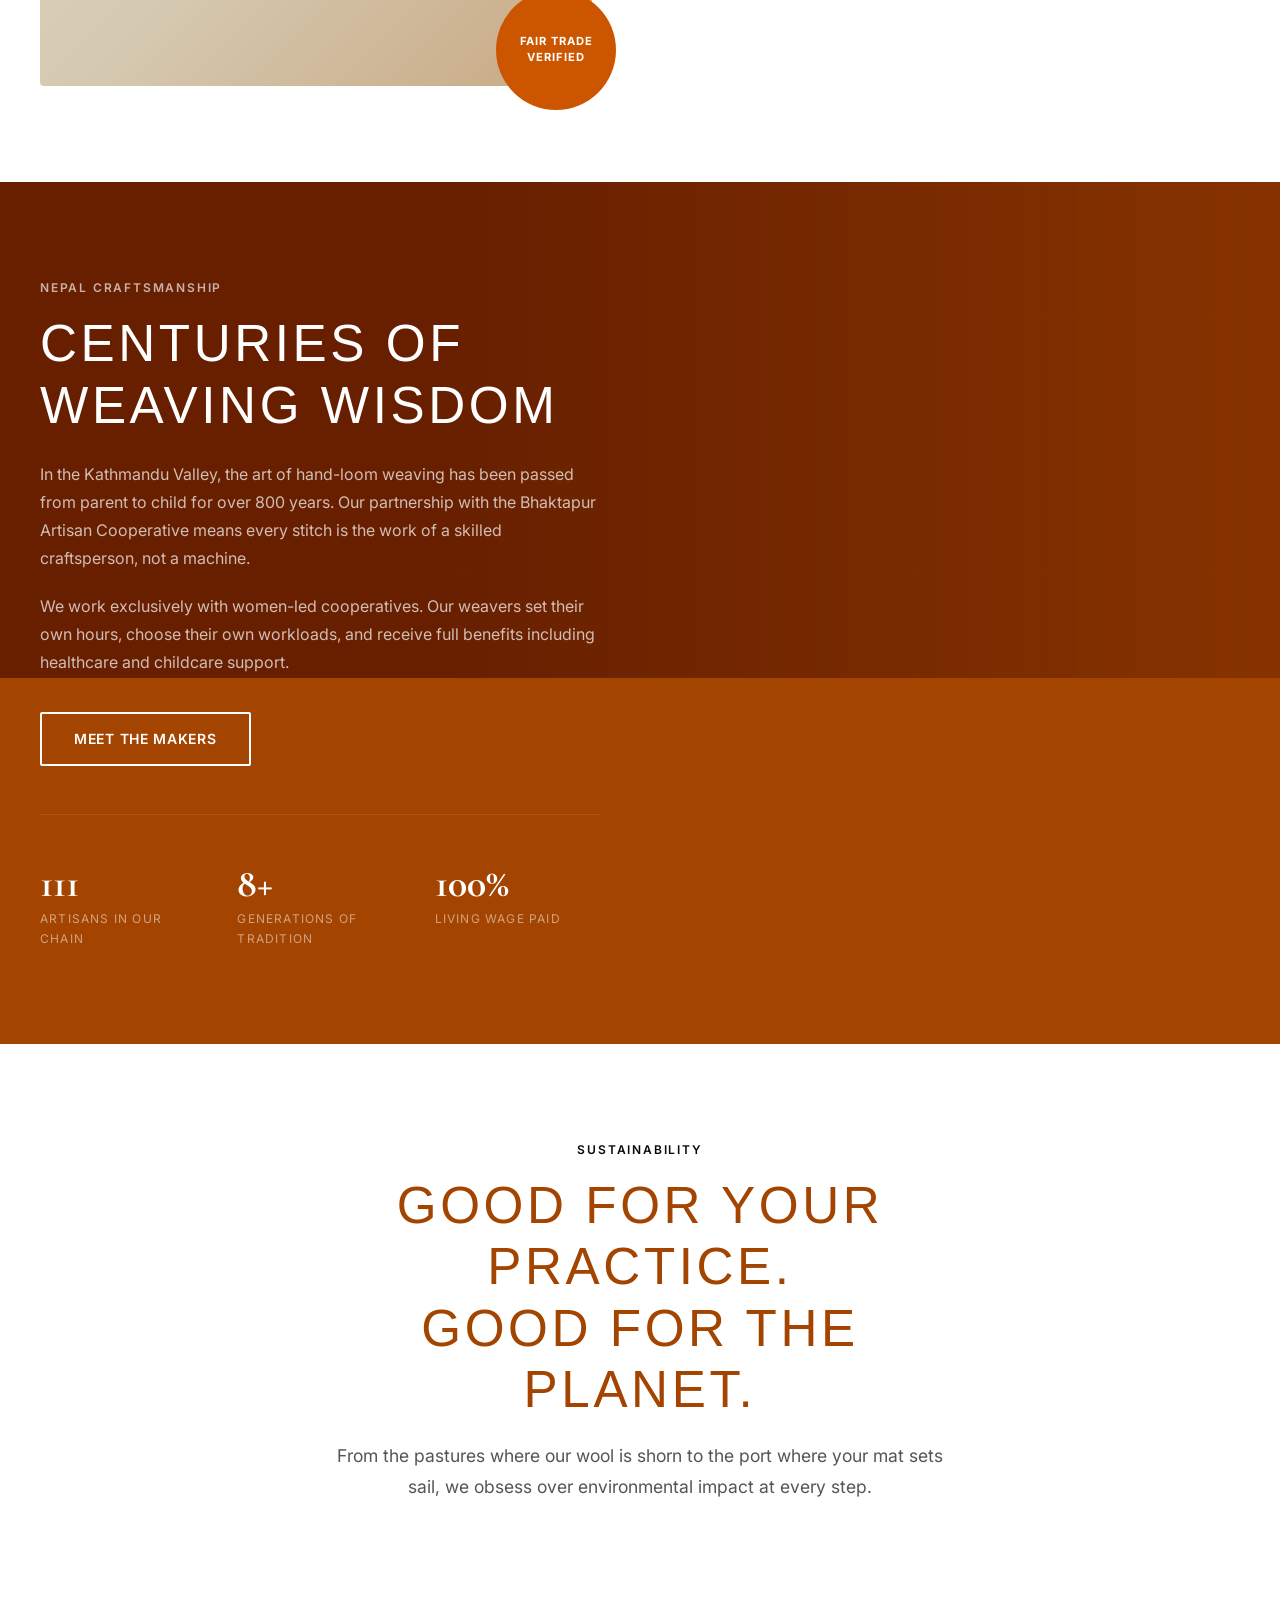
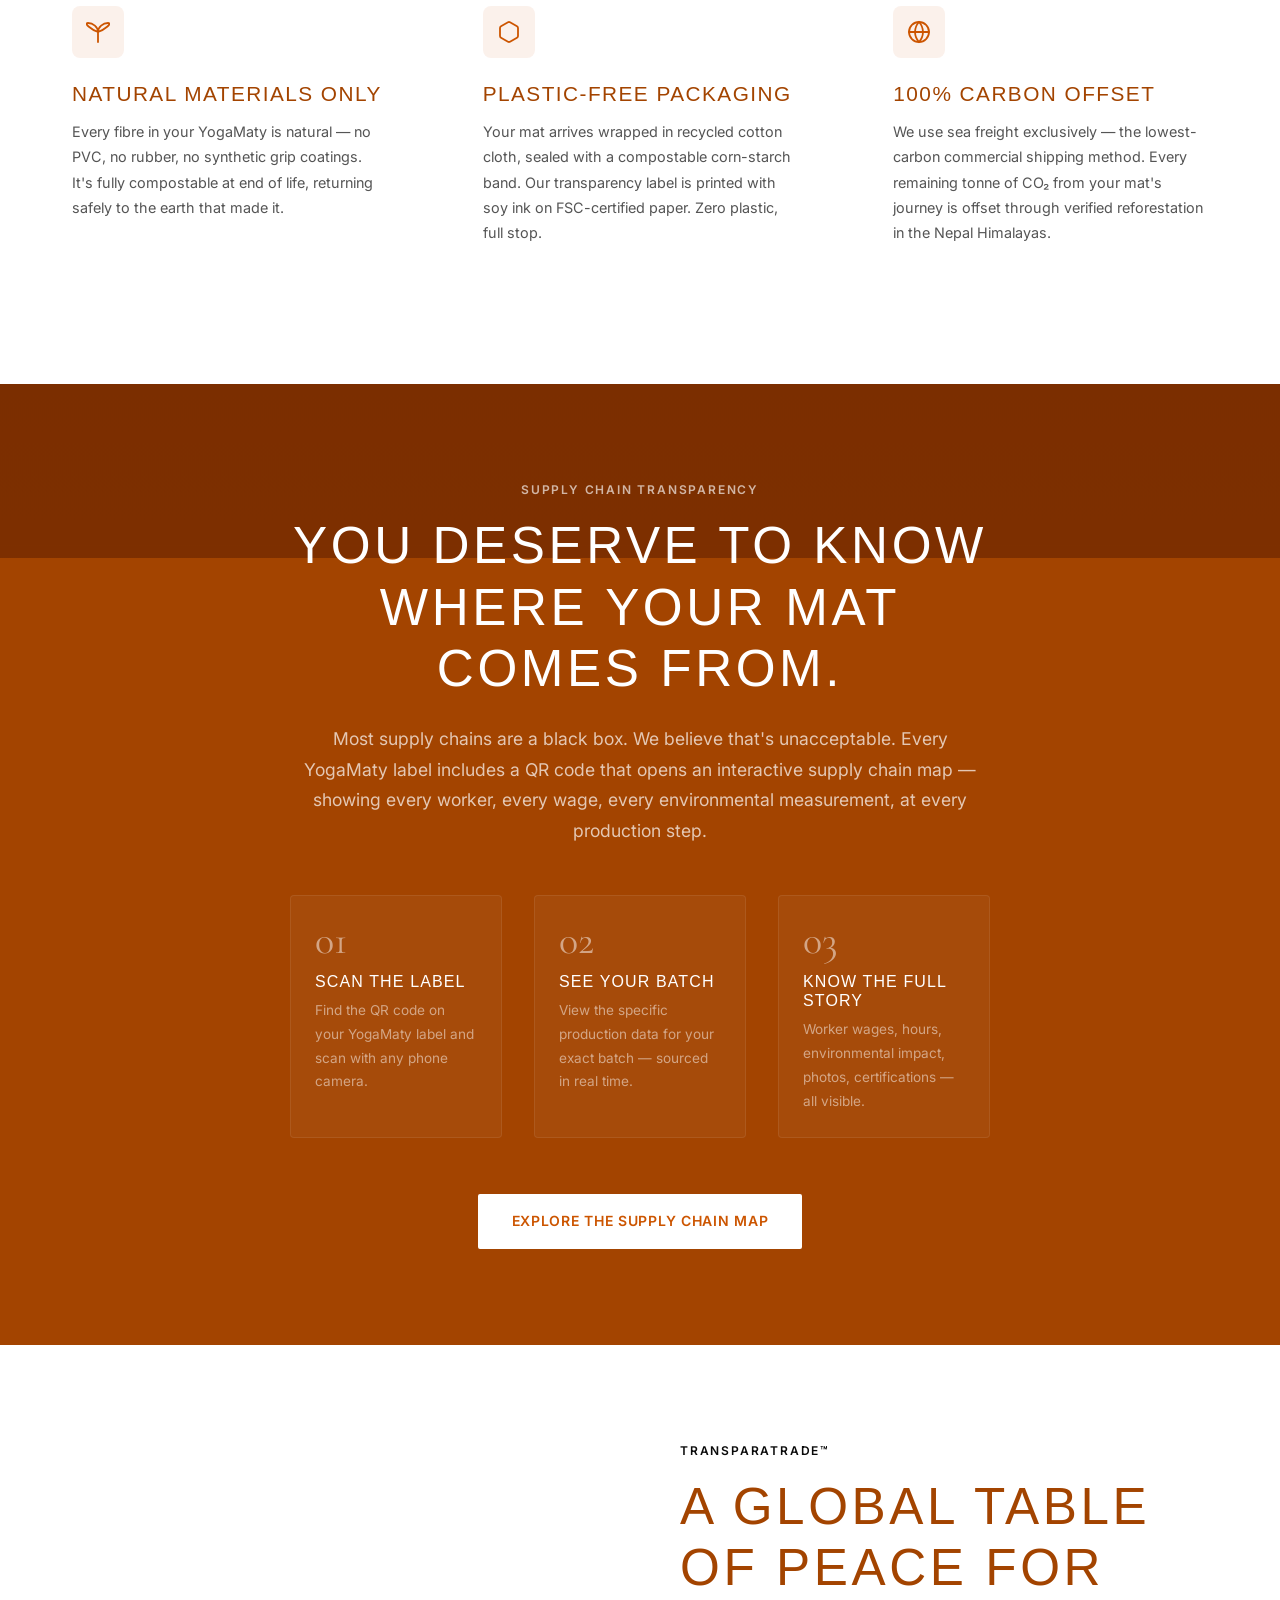
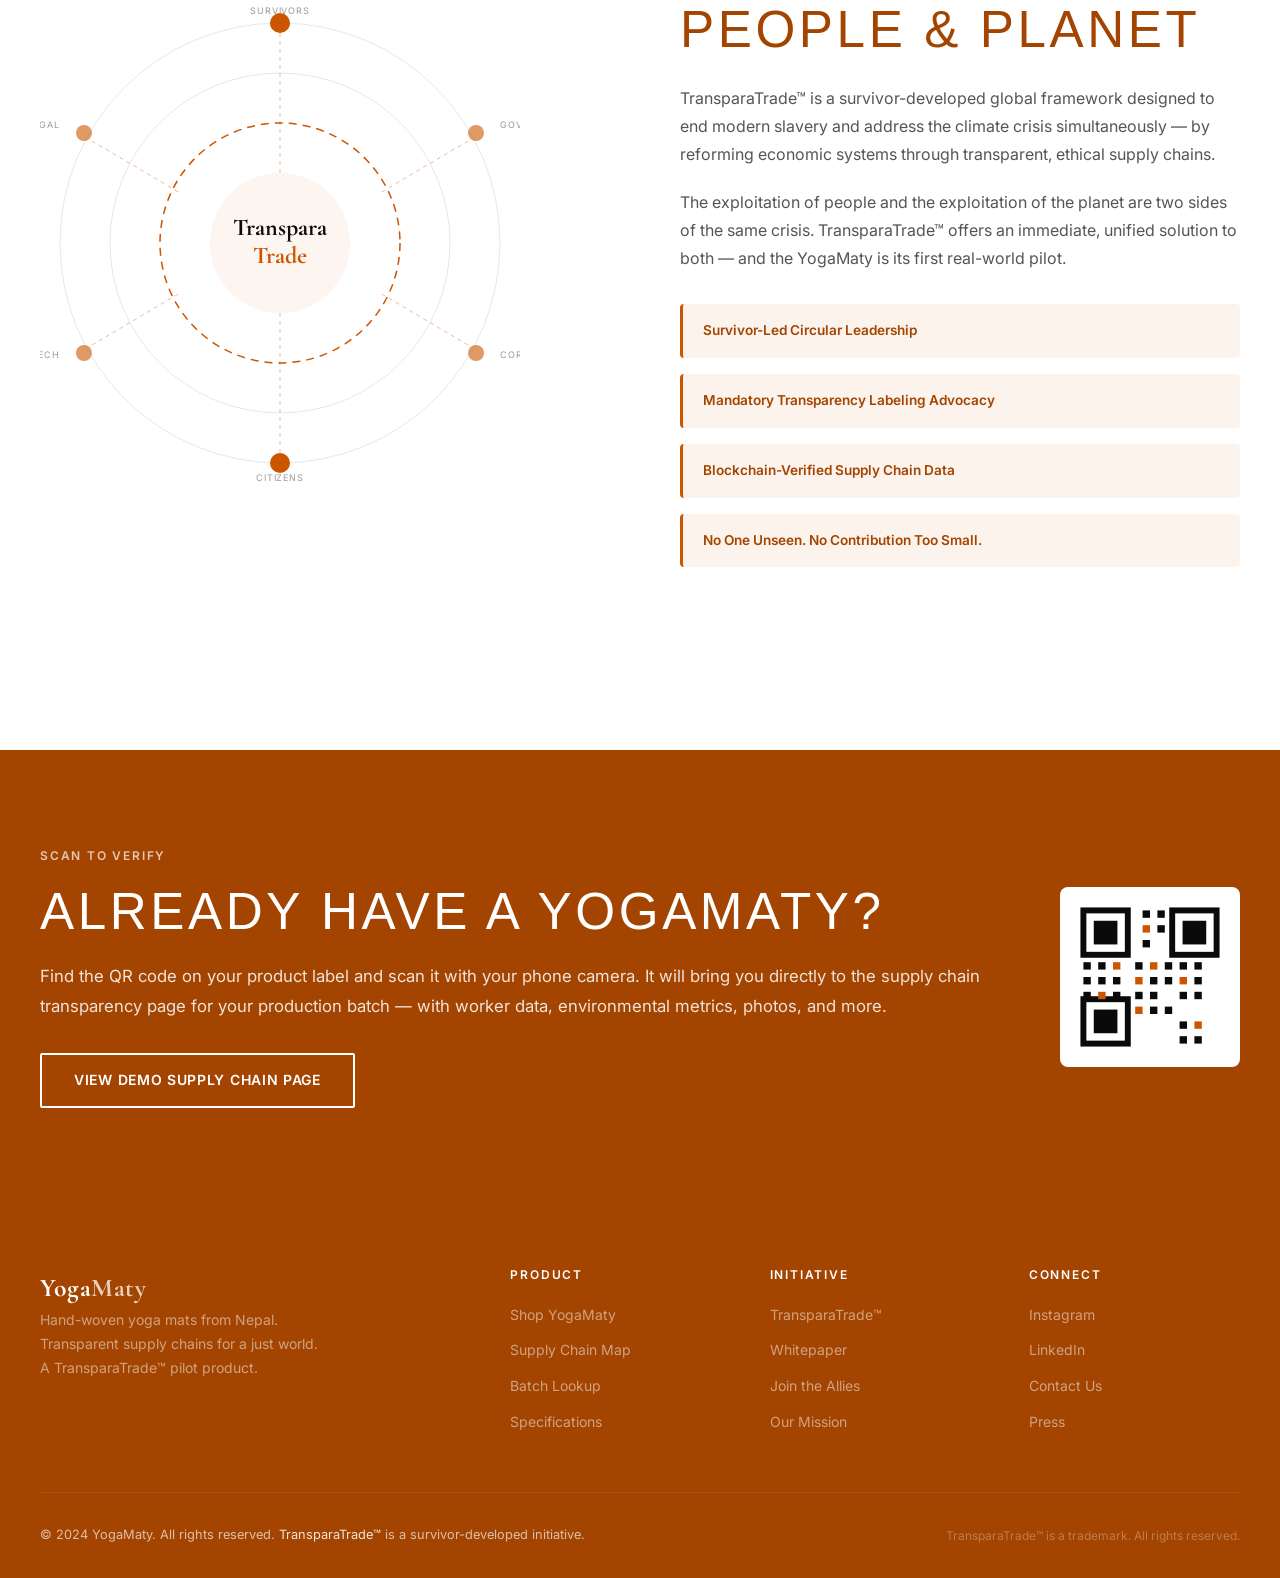
==== commit 7b374662: "Add cache-busting v=3 to all CSS links" ====
--- a/index.html
+++ b/index.html
@@ -8,8 +8,8 @@
   <link rel="preconnect" href="https://fonts.googleapis.com">
   <link rel="preconnect" href="https://fonts.gstatic.com" crossorigin>
   <link href="https://fonts.googleapis.com/css2?family=Cormorant+Garamond:ital,wght@0,400;0,600;0,700;1,400;1,600&family=Inter:wght@400;500;600;700&display=swap" rel="stylesheet">
-  <link rel="stylesheet" href="css/main.css">
-  <link rel="stylesheet" href="css/home.css">
+  <link rel="stylesheet" href="css/main.css?v=3">
+  <link rel="stylesheet" href="css/home.css?v=3">
 </head>
 <body>
 
--- a/css/main.css
+++ b/css/main.css
@@ -15,6 +15,7 @@
   --gray-600: #555555;
   --gray-800: #222222;
   --font-serif: 'Cormorant Garamond', Georgia, serif;
+  --font-heading: 'Avenir Next', 'Avenir', 'Century Gothic', 'Trebuchet MS', sans-serif;
   --font-sans: 'Inter', system-ui, sans-serif;
   --transition: 0.3s ease;
   --max-width: 1200px;
@@ -26,8 +27,8 @@
 
 body {
   font-family: var(--font-sans);
-  background: var(--white);
-  color: var(--black);
+  background: var(--orange);
+  color: var(--orange-dark);
   line-height: 1.6;
   overflow-x: hidden;
 }
@@ -38,9 +39,11 @@
 
 /* ---- Typography ---- */
 h1, h2, h3, h4, h5 {
-  font-family: var(--font-serif);
+  font-family: var(--font-heading);
+  font-weight: 300;
   line-height: 1.2;
-  font-weight: 600;
+  text-transform: uppercase;
+  letter-spacing: 0.07em;
 }
 
 h1 { font-size: clamp(2.5rem, 6vw, 5rem); }
@@ -56,7 +59,7 @@
   font-weight: 600;
   letter-spacing: 0.15em;
   text-transform: uppercase;
-  color: var(--orange);
+  color: var(--black);
 }
 
 /* ---- Buttons ---- */
@@ -76,15 +79,15 @@
 }
 
 .btn-primary {
-  background: var(--orange);
-  color: var(--white);
-  border: 2px solid var(--orange);
+  background: var(--white);
+  color: var(--orange);
+  border: 2px solid var(--white);
 }
 .btn-primary:hover {
-  background: var(--orange-dark);
-  border-color: var(--orange-dark);
+  background: rgba(255,255,255,0.9);
+  border-color: rgba(255,255,255,0.9);
   transform: translateY(-2px);
-  box-shadow: 0 8px 24px rgba(204,85,0,0.3);
+  box-shadow: 0 8px 24px rgba(0,0,0,0.2);
 }
 
 .btn-outline {
@@ -94,18 +97,18 @@
 }
 .btn-outline:hover {
   background: var(--white);
-  color: var(--black);
+  color: var(--orange);
   transform: translateY(-2px);
 }
 
 .btn-outline-dark {
   background: transparent;
-  color: var(--black);
-  border: 2px solid var(--black);
+  color: var(--white);
+  border: 2px solid rgba(255,255,255,0.6);
 }
 .btn-outline-dark:hover {
-  background: var(--black);
-  color: var(--white);
+  background: var(--white);
+  color: var(--orange);
   transform: translateY(-2px);
 }
 
@@ -120,13 +123,14 @@
   display: flex;
   align-items: center;
   justify-content: space-between;
+  background: rgba(163,68,0,0.97);
+  backdrop-filter: blur(8px);
   transition: background 0.4s ease, box-shadow 0.4s ease, padding 0.4s ease;
 }
 
 .nav.scrolled {
-  background: rgba(10,10,10,0.96);
-  backdrop-filter: blur(12px);
-  box-shadow: 0 1px 0 rgba(255,255,255,0.08);
+  background: var(--orange-dark);
+  box-shadow: 0 2px 20px rgba(0,0,0,0.25);
   padding: 0.875rem 2rem;
 }
 
@@ -137,7 +141,7 @@
   color: var(--white);
   letter-spacing: 0.02em;
 }
-.nav-logo span { color: var(--orange); }
+.nav-logo span { color: rgba(255,255,255,0.75); }
 
 .nav-links {
   display: flex;
@@ -147,22 +151,23 @@
 }
 
 .nav-links a {
-  color: rgba(255,255,255,0.8);
+  color: rgba(255,255,255,0.75);
   font-size: 0.8rem;
   font-weight: 500;
   letter-spacing: 0.1em;
   text-transform: uppercase;
   transition: color var(--transition);
 }
-.nav-links a:hover, .nav-links a.active { color: var(--orange); }
+.nav-links a:hover, .nav-links a.active { color: var(--white); }
 
 .nav-cta {
   padding: 0.6rem 1.4rem;
-  background: var(--orange);
-  color: var(--white) !important;
+  background: var(--white);
+  color: var(--orange) !important;
   border-radius: 2px;
-}
-.nav-cta:hover { background: var(--orange-dark); color: var(--white) !important; }
+  font-weight: 700;
+}
+.nav-cta:hover { background: rgba(255,255,255,0.9); color: var(--orange-dark) !important; }
 
 .nav-toggle {
   display: none;
@@ -204,8 +209,8 @@
 
 /* ---- Footer ---- */
 .footer {
-  background: var(--black);
-  color: rgba(255,255,255,0.6);
+  background: var(--orange-dark);
+  color: rgba(255,255,255,0.65);
   padding: 4rem 2rem 2rem;
 }
 .footer-inner {
@@ -238,14 +243,14 @@
   color: rgba(255,255,255,0.5);
   transition: color var(--transition);
 }
-.footer-col ul li a:hover { color: var(--orange); }
+.footer-col ul li a:hover { color: var(--white); }
 .footer-bottom {
   display: flex;
   justify-content: space-between;
   align-items: center;
   font-size: 0.8rem;
 }
-.footer-bottom a { color: var(--orange); }
+.footer-bottom a { color: rgba(255,255,255,0.85); }
 .footer-trademark { font-size: 0.75rem; color: rgba(255,255,255,0.3); }
 
 /* ---- Reveal Animations ---- */
@@ -276,7 +281,7 @@
     flex-direction: column;
     position: fixed;
     inset: 0;
-    background: var(--black);
+    background: var(--orange-dark);
     align-items: center;
     justify-content: center;
     gap: 2rem;
--- a/css/home.css
+++ b/css/home.css
@@ -11,14 +11,14 @@
   align-items: center;
   justify-content: center;
   overflow: hidden;
-  background: var(--black);
+  background: var(--orange-dark);
 }
 
 .hero-bg {
   position: absolute;
   inset: -20%;
   background:
-    linear-gradient(135deg, rgba(10,10,10,0.75) 0%, rgba(10,10,10,0.4) 50%, rgba(204,85,0,0.2) 100%),
+    linear-gradient(135deg, rgba(100,30,0,0.88) 0%, rgba(140,55,0,0.6) 50%, rgba(204,85,0,0.35) 100%),
     url('assets/images/hero-bg.jpg') center/cover no-repeat;
   will-change: transform;
 }
@@ -33,7 +33,7 @@
 }
 
 .hero-content .eyebrow {
-  color: var(--orange);
+  color: rgba(255,255,255,0.65);
   margin-bottom: 1.25rem;
   display: block;
   opacity: 0;
@@ -42,6 +42,7 @@
 
 .hero-content h1 {
   color: var(--white);
+  font-size: clamp(1.875rem, 4.5vw, 3.75rem);
   margin-bottom: 1.5rem;
   opacity: 0;
   animation: fadeUp 1s ease 0.5s forwards;
@@ -50,7 +51,7 @@
 
 .hero-content h1 em {
   font-style: italic;
-  color: var(--orange);
+  color: rgba(255,255,255,0.82);
 }
 
 .hero-content p {
@@ -191,7 +192,7 @@
 .nepal-section {
   position: relative;
   overflow: hidden;
-  background: var(--black);
+  background: var(--orange-dark);
   color: var(--white);
 }
 
@@ -199,7 +200,7 @@
   position: absolute;
   inset: -30%;
   background:
-    linear-gradient(to right, rgba(10,10,10,0.92) 40%, rgba(10,10,10,0.5) 100%),
+    linear-gradient(to right, rgba(100,30,0,0.95) 40%, rgba(140,55,0,0.6) 100%),
     url('assets/images/nepal-weaving.jpg') center/cover no-repeat;
   will-change: transform;
 }
@@ -210,7 +211,7 @@
   max-width: 560px;
 }
 
-.nepal-content .eyebrow { margin-bottom: 1rem; display: block; }
+.nepal-content .eyebrow { margin-bottom: 1rem; display: block; color: rgba(255,255,255,0.65); }
 .nepal-content h2 { color: var(--white); margin-bottom: 1.5rem; }
 .nepal-content p { color: rgba(255,255,255,0.7); margin-bottom: 1.25rem; }
 
@@ -226,7 +227,7 @@
   font-family: var(--font-serif);
   font-size: 2.5rem;
   font-weight: 700;
-  color: var(--orange);
+  color: var(--white);
   line-height: 1;
   margin-bottom: 0.375rem;
 }
@@ -238,7 +239,7 @@
 }
 
 /* ---- Sustainability ---- */
-.sustainability-section { background: var(--gray-100); }
+.sustainability-section { background: var(--white); }
 
 .sustainability-grid {
   display: grid;
@@ -276,7 +277,7 @@
 .transparency-cta {
   position: relative;
   overflow: hidden;
-  background: var(--black);
+  background: var(--orange-dark);
   color: var(--white);
   text-align: center;
 }
@@ -285,7 +286,7 @@
   position: absolute;
   inset: -30%;
   background:
-    linear-gradient(rgba(10,10,10,0.8), rgba(10,10,10,0.8)),
+    linear-gradient(rgba(100,30,0,0.88), rgba(120,45,0,0.88)),
     url('assets/images/supply-chain-bg.jpg') center/cover no-repeat;
   will-change: transform;
 }
@@ -296,7 +297,7 @@
   max-width: 700px;
   margin: 0 auto;
 }
-.transparency-content .eyebrow { margin-bottom: 1rem; display: block; }
+.transparency-content .eyebrow { margin-bottom: 1rem; display: block; color: rgba(255,255,255,0.65); }
 .transparency-content h2 { color: var(--white); margin-bottom: 1.5rem; }
 .transparency-content p { color: rgba(255,255,255,0.7); font-size: 1.1rem; margin-bottom: 2.5rem; }
 
@@ -316,8 +317,8 @@
 .step-num {
   font-family: var(--font-serif);
   font-size: 2.5rem;
-  color: var(--orange);
-  opacity: 0.4;
+  color: var(--white);
+  opacity: 0.5;
   line-height: 1;
   margin-bottom: 0.75rem;
 }
@@ -357,19 +358,19 @@
   align-items: center;
   gap: 1rem;
   padding: 1rem 1.25rem;
-  background: var(--gray-100);
+  background: rgba(204,85,0,0.07);
   border-radius: 4px;
   border-left: 3px solid var(--orange);
 }
 .tt-pillar span {
   font-size: 0.85rem;
   font-weight: 600;
-  color: var(--black);
+  color: var(--orange-dark);
 }
 
 /* ---- QR Preview Section ---- */
 .qr-section {
-  background: var(--orange);
+  background: var(--orange-dark);
   color: var(--white);
 }
 .qr-inner {
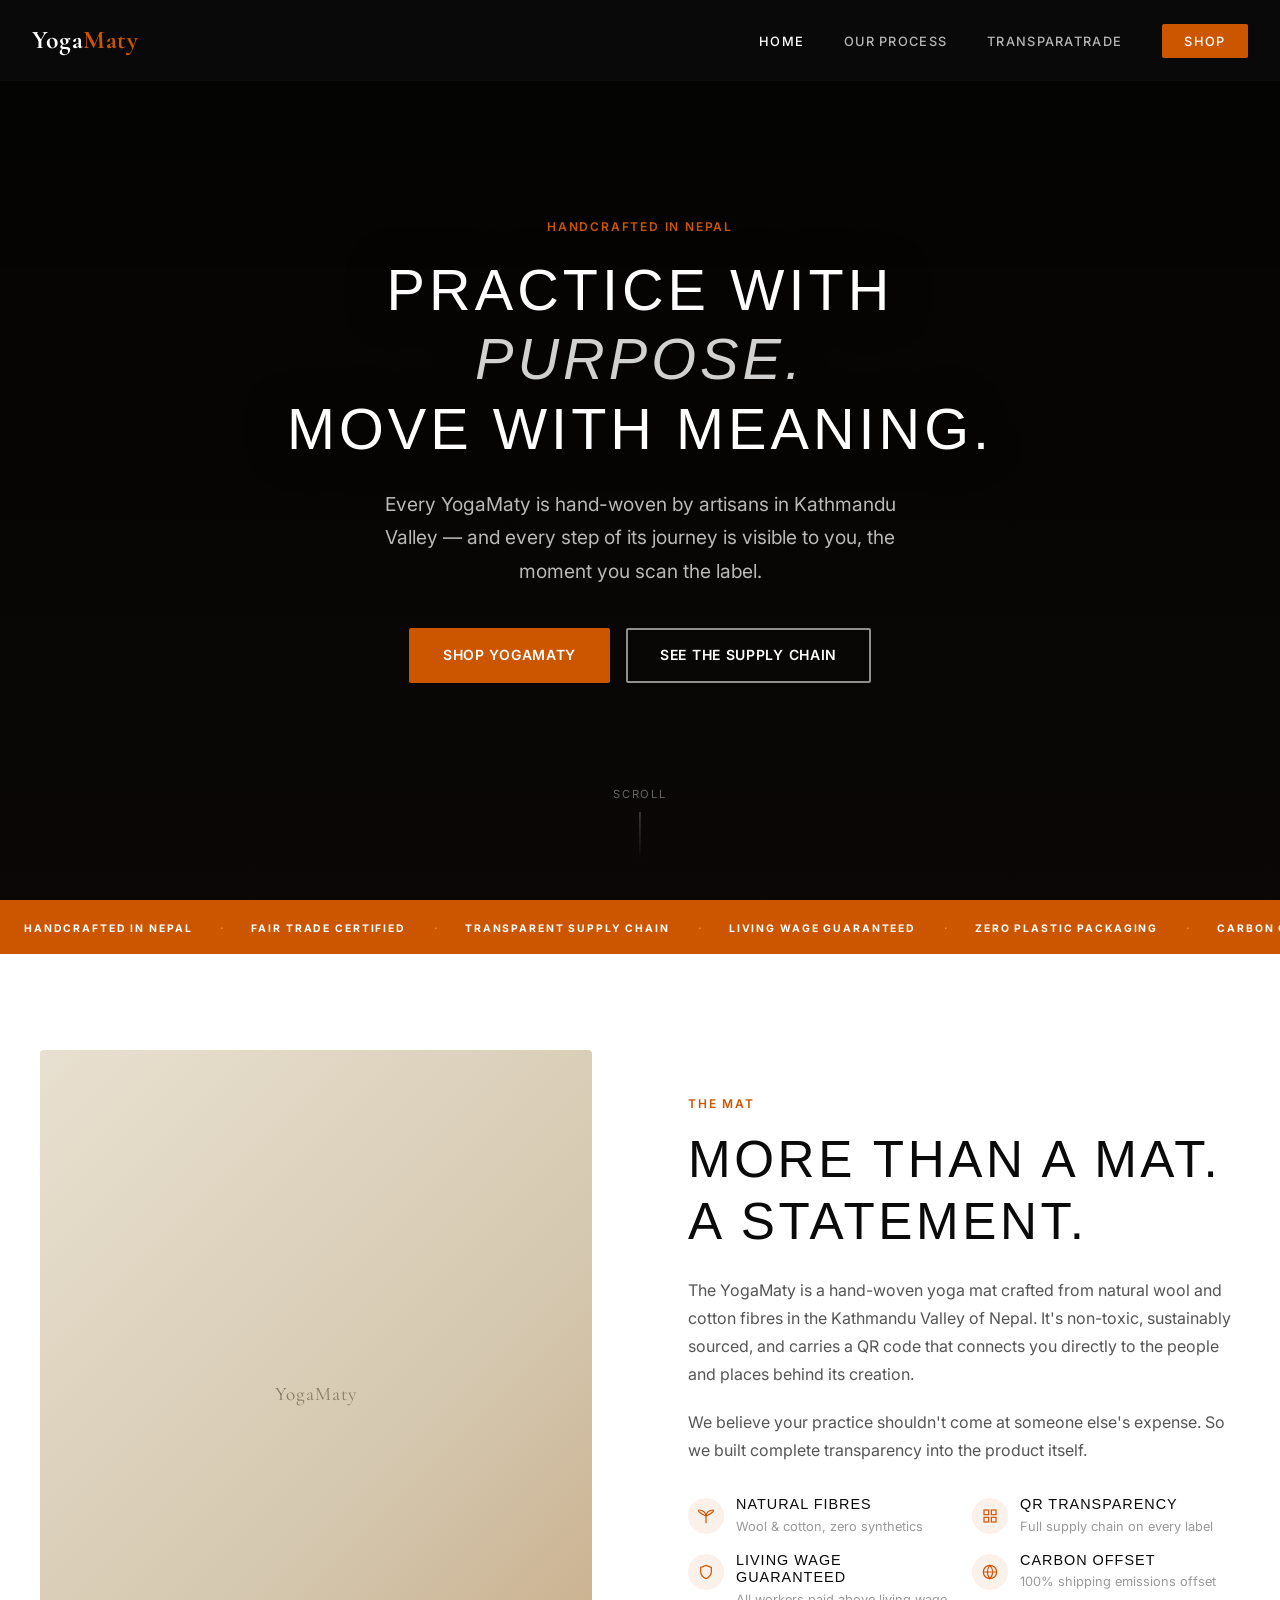
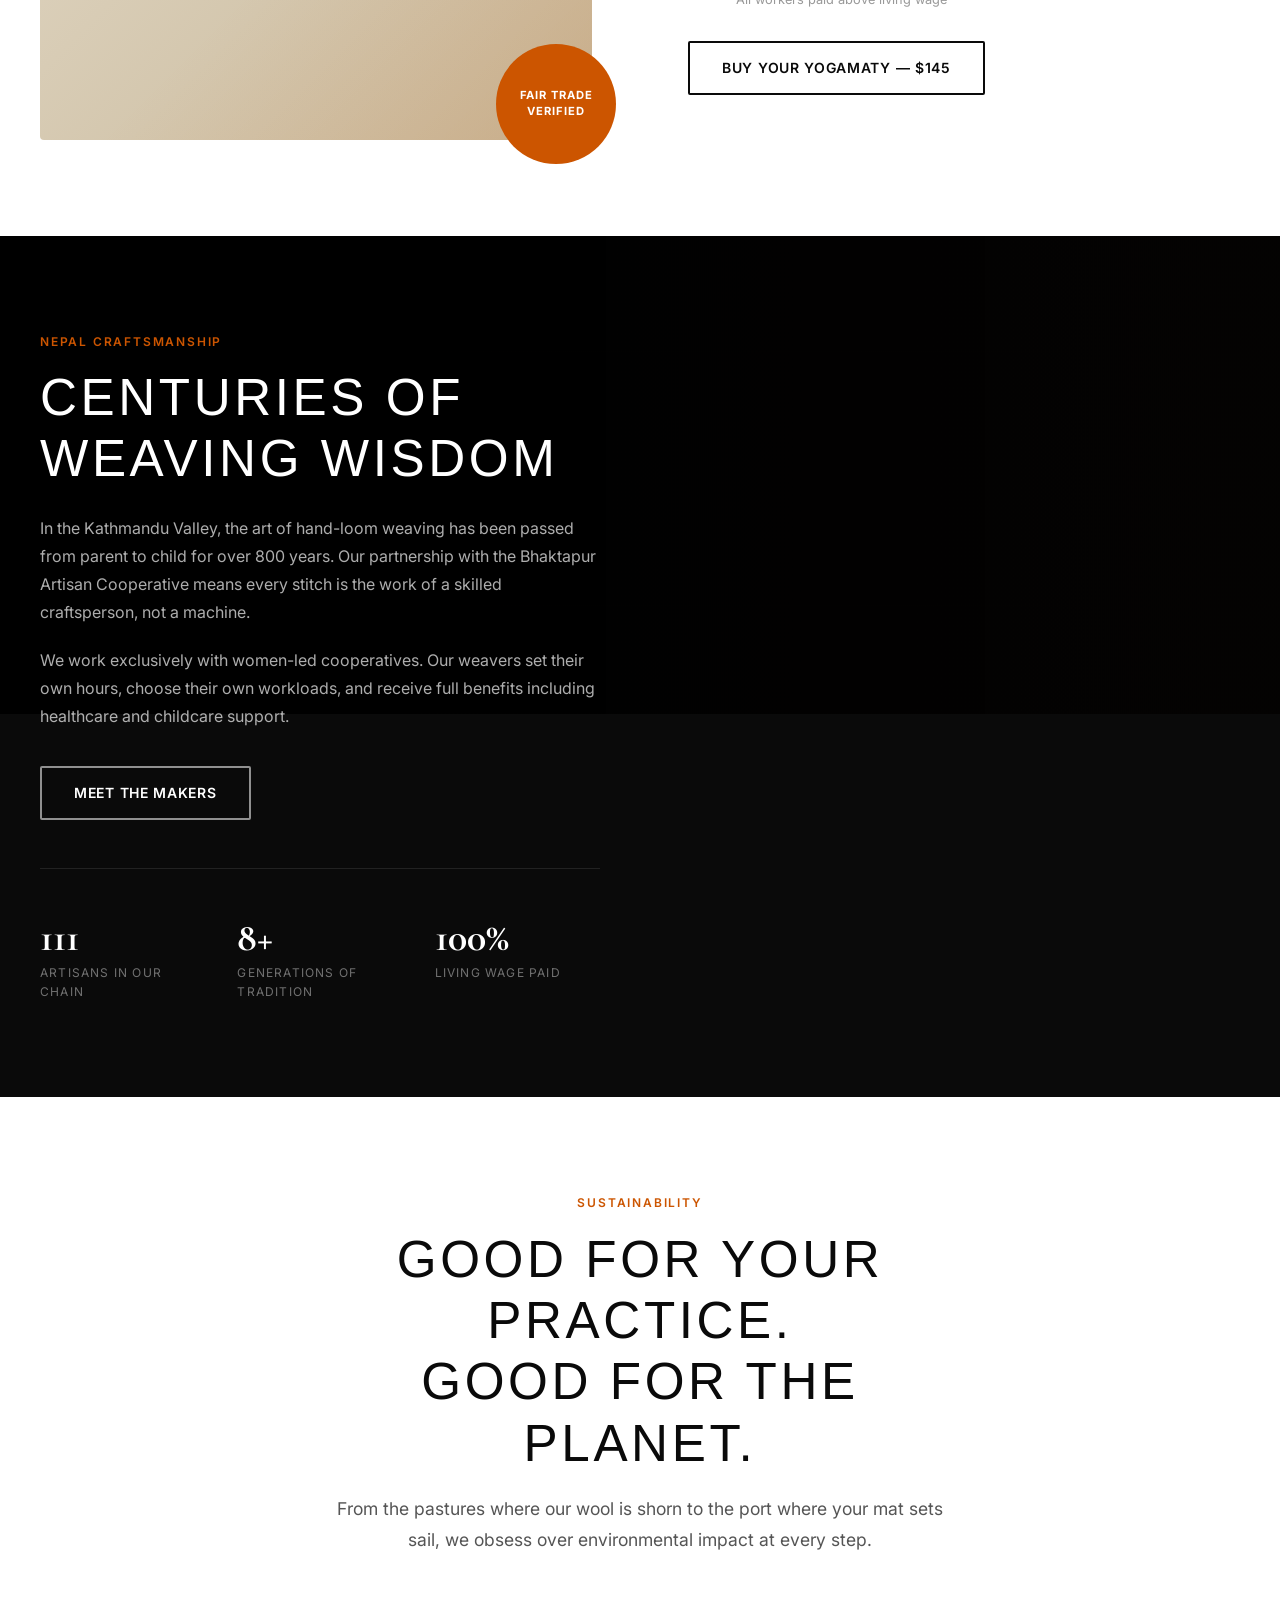
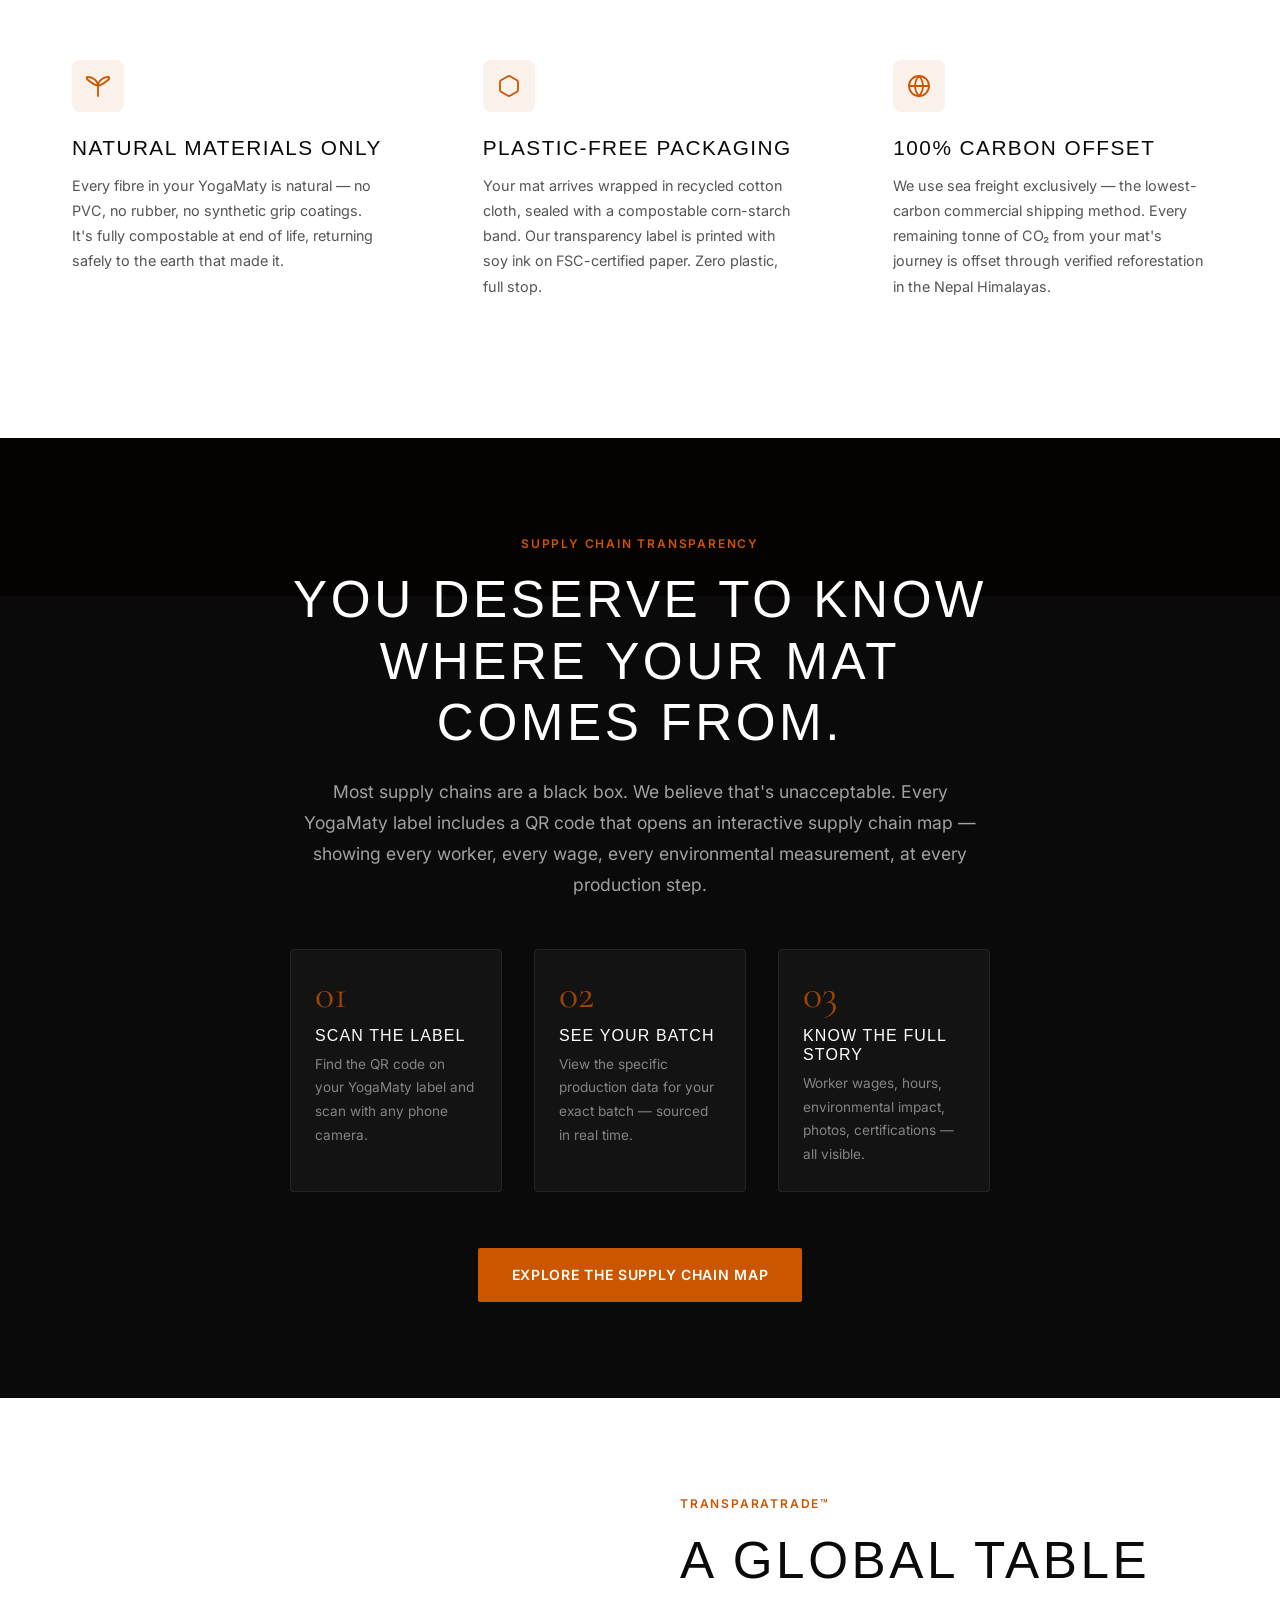
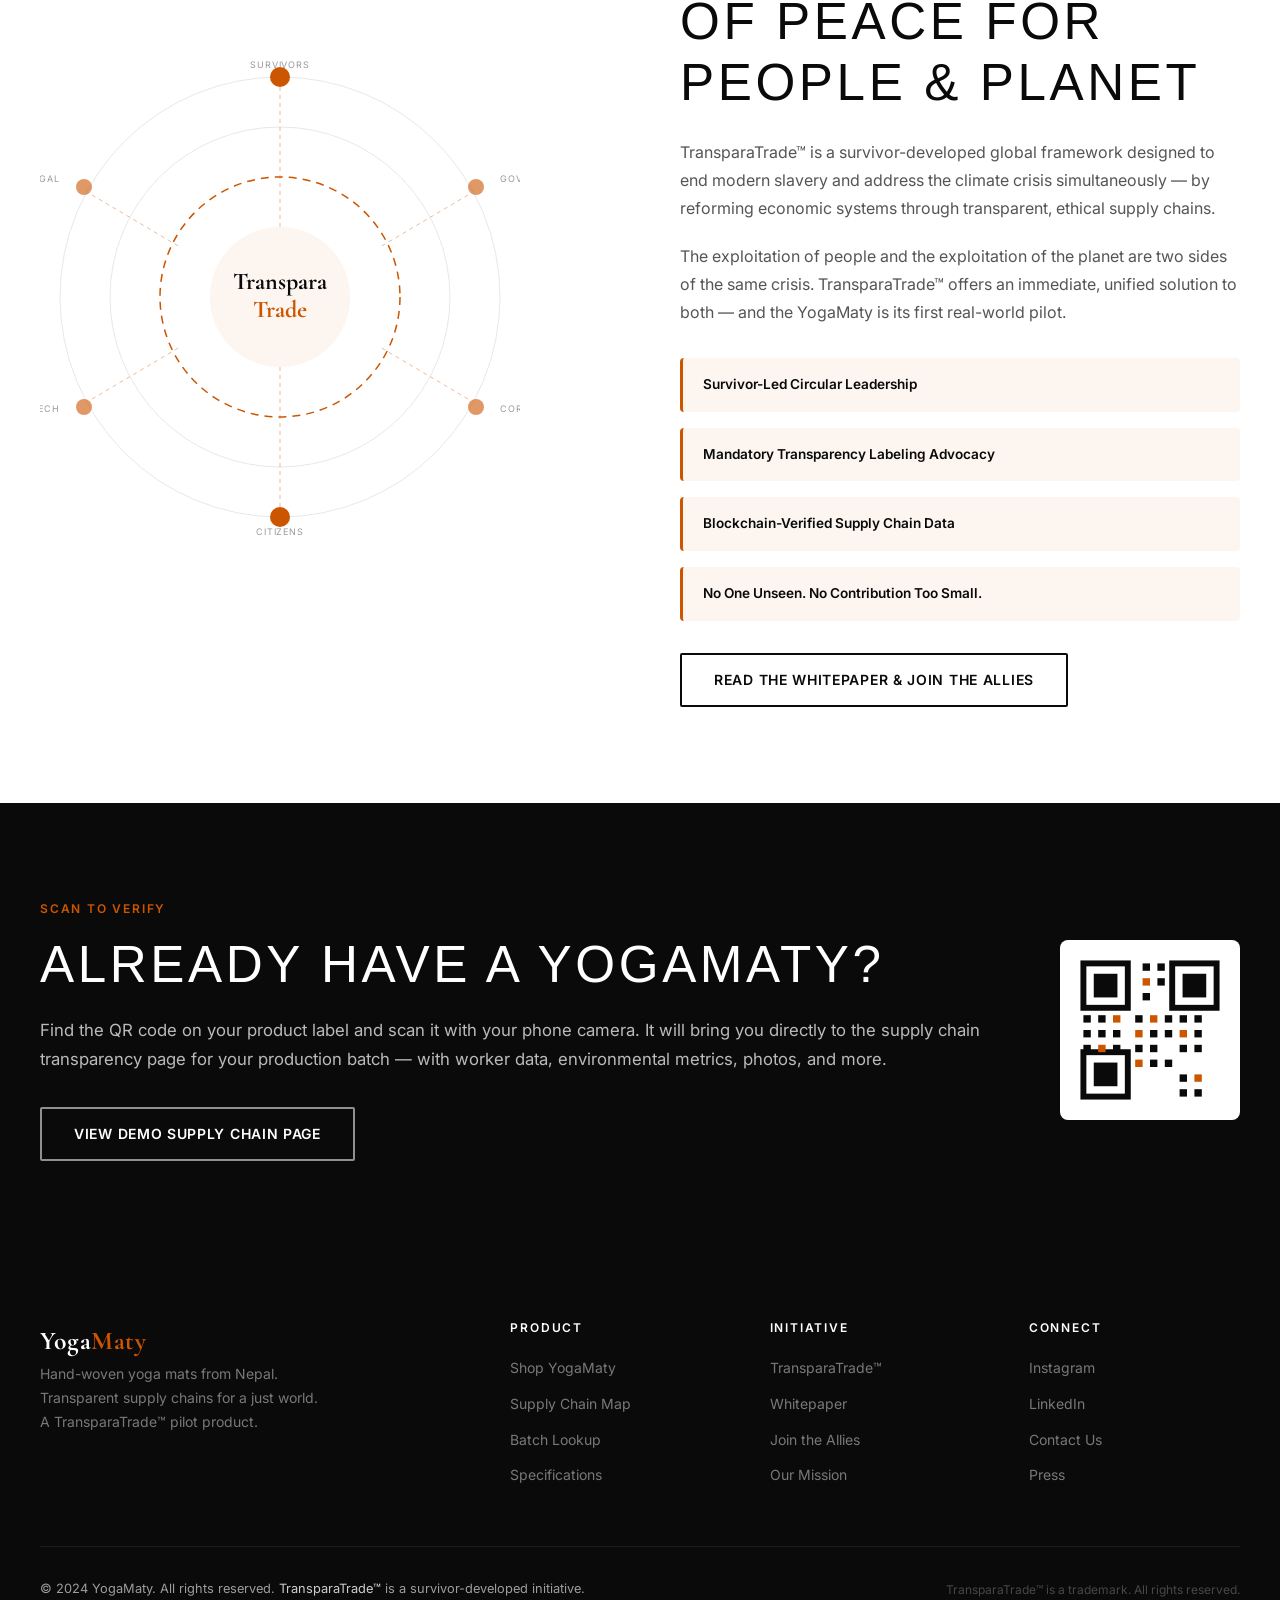
==== commit 327e04e3: "Redesign: black/white palette, orange as accent, marquee strip Color scheme from empowermentcollecti" ====
--- a/index.html
+++ b/index.html
@@ -8,8 +8,8 @@
   <link rel="preconnect" href="https://fonts.googleapis.com">
   <link rel="preconnect" href="https://fonts.gstatic.com" crossorigin>
   <link href="https://fonts.googleapis.com/css2?family=Cormorant+Garamond:ital,wght@0,400;0,600;0,700;1,400;1,600&family=Inter:wght@400;500;600;700&display=swap" rel="stylesheet">
-  <link rel="stylesheet" href="css/main.css?v=3">
-  <link rel="stylesheet" href="css/home.css?v=3">
+  <link rel="stylesheet" href="css/main.css?v=4">
+  <link rel="stylesheet" href="css/home.css?v=4">
 </head>
 <body>
 
@@ -41,6 +41,26 @@
   </div>
   <div class="hero-scroll" aria-hidden="true">Scroll</div>
 </section>
+
+<!-- Marquee Strip -->
+<div class="marquee-strip" aria-hidden="true">
+  <div class="marquee-inner">
+    <span>Handcrafted in Nepal</span><span class="marquee-dot">·</span>
+    <span>Fair Trade Certified</span><span class="marquee-dot">·</span>
+    <span>Transparent Supply Chain</span><span class="marquee-dot">·</span>
+    <span>Living Wage Guaranteed</span><span class="marquee-dot">·</span>
+    <span>Zero Plastic Packaging</span><span class="marquee-dot">·</span>
+    <span>Carbon Offset Verified</span><span class="marquee-dot">·</span>
+    <span>TransparaTrade™ Pilot</span><span class="marquee-dot">·</span>
+    <span>Handcrafted in Nepal</span><span class="marquee-dot">·</span>
+    <span>Fair Trade Certified</span><span class="marquee-dot">·</span>
+    <span>Transparent Supply Chain</span><span class="marquee-dot">·</span>
+    <span>Living Wage Guaranteed</span><span class="marquee-dot">·</span>
+    <span>Zero Plastic Packaging</span><span class="marquee-dot">·</span>
+    <span>Carbon Offset Verified</span><span class="marquee-dot">·</span>
+    <span>TransparaTrade™ Pilot</span><span class="marquee-dot">·</span>
+  </div>
+</div>
 
 <!-- Product Intro -->
 <section class="section product-intro">
--- a/css/main.css
+++ b/css/main.css
@@ -1,6 +1,6 @@
 /* ============================================
    YogaMaty — Main Stylesheet
-   Colors: #cc5500 (burnt orange), #fff, #0a0a0a
+   Colors: #cc5500 (burnt orange accent), #0a0a0a, #ffffff
 ============================================ */
 
 :root {
@@ -27,8 +27,8 @@
 
 body {
   font-family: var(--font-sans);
-  background: var(--orange);
-  color: var(--orange-dark);
+  background: var(--white);
+  color: var(--black);
   line-height: 1.6;
   overflow-x: hidden;
 }
@@ -59,7 +59,7 @@
   font-weight: 600;
   letter-spacing: 0.15em;
   text-transform: uppercase;
-  color: var(--black);
+  color: var(--orange);
 }
 
 /* ---- Buttons ---- */
@@ -78,37 +78,41 @@
   cursor: pointer;
 }
 
+/* Orange — warm brand CTA, works on both light and dark backgrounds */
 .btn-primary {
-  background: var(--white);
-  color: var(--orange);
-  border: 2px solid var(--white);
+  background: var(--orange);
+  color: var(--white);
+  border: 2px solid var(--orange);
 }
 .btn-primary:hover {
-  background: rgba(255,255,255,0.9);
-  border-color: rgba(255,255,255,0.9);
+  background: var(--orange-dark);
+  border-color: var(--orange-dark);
   transform: translateY(-2px);
-  box-shadow: 0 8px 24px rgba(0,0,0,0.2);
-}
-
+  box-shadow: 0 8px 24px rgba(204,85,0,0.35);
+}
+
+/* White outline — for dark section backgrounds */
 .btn-outline {
   background: transparent;
   color: var(--white);
-  border: 2px solid var(--white);
+  border: 2px solid rgba(255,255,255,0.55);
 }
 .btn-outline:hover {
   background: var(--white);
-  color: var(--orange);
+  color: var(--black);
+  border-color: var(--white);
   transform: translateY(-2px);
 }
 
+/* Black outline — for light section backgrounds */
 .btn-outline-dark {
   background: transparent;
-  color: var(--white);
-  border: 2px solid rgba(255,255,255,0.6);
+  color: var(--black);
+  border: 2px solid var(--black);
 }
 .btn-outline-dark:hover {
-  background: var(--white);
-  color: var(--orange);
+  background: var(--black);
+  color: var(--white);
   transform: translateY(-2px);
 }
 
@@ -123,14 +127,14 @@
   display: flex;
   align-items: center;
   justify-content: space-between;
-  background: rgba(163,68,0,0.97);
+  background: rgba(10,10,10,0.97);
   backdrop-filter: blur(8px);
   transition: background 0.4s ease, box-shadow 0.4s ease, padding 0.4s ease;
 }
 
 .nav.scrolled {
-  background: var(--orange-dark);
-  box-shadow: 0 2px 20px rgba(0,0,0,0.25);
+  background: #0a0a0a;
+  box-shadow: 0 2px 20px rgba(0,0,0,0.4);
   padding: 0.875rem 2rem;
 }
 
@@ -141,7 +145,7 @@
   color: var(--white);
   letter-spacing: 0.02em;
 }
-.nav-logo span { color: rgba(255,255,255,0.75); }
+.nav-logo span { color: var(--orange); }
 
 .nav-links {
   display: flex;
@@ -151,7 +155,7 @@
 }
 
 .nav-links a {
-  color: rgba(255,255,255,0.75);
+  color: rgba(255,255,255,0.7);
   font-size: 0.8rem;
   font-weight: 500;
   letter-spacing: 0.1em;
@@ -162,12 +166,12 @@
 
 .nav-cta {
   padding: 0.6rem 1.4rem;
-  background: var(--white);
-  color: var(--orange) !important;
+  background: var(--orange);
+  color: var(--white) !important;
   border-radius: 2px;
   font-weight: 700;
 }
-.nav-cta:hover { background: rgba(255,255,255,0.9); color: var(--orange-dark) !important; }
+.nav-cta:hover { background: var(--orange-dark); color: var(--white) !important; }
 
 .nav-toggle {
   display: none;
@@ -184,6 +188,37 @@
   transition: var(--transition);
 }
 
+/* ---- Marquee Strip ---- */
+.marquee-strip {
+  background: var(--orange);
+  overflow: hidden;
+  padding: 0.875rem 0;
+}
+.marquee-inner {
+  display: inline-flex;
+  align-items: center;
+  animation: marquee 40s linear infinite;
+  white-space: nowrap;
+}
+.marquee-inner span {
+  font-size: 0.65rem;
+  font-weight: 700;
+  letter-spacing: 0.18em;
+  text-transform: uppercase;
+  color: var(--white);
+  padding: 0 1.5rem;
+  flex-shrink: 0;
+}
+.marquee-inner .marquee-dot {
+  color: rgba(255,255,255,0.35);
+  padding: 0 0.25rem !important;
+  letter-spacing: 0;
+}
+@keyframes marquee {
+  0% { transform: translateX(0); }
+  100% { transform: translateX(-50%); }
+}
+
 /* ---- Section Layout ---- */
 .section {
   padding: 6rem 2rem;
@@ -209,8 +244,8 @@
 
 /* ---- Footer ---- */
 .footer {
-  background: var(--orange-dark);
-  color: rgba(255,255,255,0.65);
+  background: #0a0a0a;
+  color: rgba(255,255,255,0.6);
   padding: 4rem 2rem 2rem;
 }
 .footer-inner {
@@ -226,7 +261,7 @@
   margin-bottom: 2rem;
 }
 .footer-brand .nav-logo { margin-bottom: 1rem; }
-.footer-brand p { font-size: 0.875rem; line-height: 1.7; color: rgba(255,255,255,0.5); max-width: 280px; }
+.footer-brand p { font-size: 0.875rem; line-height: 1.7; color: rgba(255,255,255,0.45); max-width: 280px; }
 .footer-col h5 {
   color: var(--white);
   font-family: var(--font-sans);
@@ -240,7 +275,7 @@
 .footer-col ul li { margin-bottom: 0.625rem; }
 .footer-col ul li a {
   font-size: 0.875rem;
-  color: rgba(255,255,255,0.5);
+  color: rgba(255,255,255,0.45);
   transition: color var(--transition);
 }
 .footer-col ul li a:hover { color: var(--white); }
@@ -250,8 +285,8 @@
   align-items: center;
   font-size: 0.8rem;
 }
-.footer-bottom a { color: rgba(255,255,255,0.85); }
-.footer-trademark { font-size: 0.75rem; color: rgba(255,255,255,0.3); }
+.footer-bottom a { color: rgba(255,255,255,0.8); }
+.footer-trademark { font-size: 0.75rem; color: rgba(255,255,255,0.25); }
 
 /* ---- Reveal Animations ---- */
 .reveal {
@@ -281,7 +316,7 @@
     flex-direction: column;
     position: fixed;
     inset: 0;
-    background: var(--orange-dark);
+    background: #0a0a0a;
     align-items: center;
     justify-content: center;
     gap: 2rem;
--- a/css/home.css
+++ b/css/home.css
@@ -11,14 +11,14 @@
   align-items: center;
   justify-content: center;
   overflow: hidden;
-  background: var(--orange-dark);
+  background: #0a0a0a;
 }
 
 .hero-bg {
   position: absolute;
   inset: -20%;
   background:
-    linear-gradient(135deg, rgba(100,30,0,0.88) 0%, rgba(140,55,0,0.6) 50%, rgba(204,85,0,0.35) 100%),
+    linear-gradient(to bottom, rgba(0,0,0,0.80) 0%, rgba(5,2,0,0.52) 50%, rgba(15,6,0,0.38) 100%),
     url('assets/images/hero-bg.jpg') center/cover no-repeat;
   will-change: transform;
 }
@@ -33,7 +33,7 @@
 }
 
 .hero-content .eyebrow {
-  color: rgba(255,255,255,0.65);
+  color: var(--orange);
   margin-bottom: 1.25rem;
   display: block;
   opacity: 0;
@@ -46,7 +46,7 @@
   margin-bottom: 1.5rem;
   opacity: 0;
   animation: fadeUp 1s ease 0.5s forwards;
-  text-shadow: 0 2px 40px rgba(0,0,0,0.4);
+  text-shadow: 0 2px 40px rgba(0,0,0,0.5);
 }
 
 .hero-content h1 em {
@@ -56,7 +56,7 @@
 
 .hero-content p {
   font-size: 1.2rem;
-  color: rgba(255,255,255,0.8);
+  color: rgba(255,255,255,0.72);
   max-width: 560px;
   margin: 0 auto 2.5rem;
   opacity: 0;
@@ -81,7 +81,7 @@
   flex-direction: column;
   align-items: center;
   gap: 0.5rem;
-  color: rgba(255,255,255,0.5);
+  color: rgba(255,255,255,0.38);
   font-size: 0.7rem;
   letter-spacing: 0.15em;
   text-transform: uppercase;
@@ -93,7 +93,7 @@
   display: block;
   width: 1px;
   height: 48px;
-  background: linear-gradient(to bottom, rgba(255,255,255,0.5), transparent);
+  background: linear-gradient(to bottom, rgba(255,255,255,0.38), transparent);
 }
 
 /* ---- Product Intro ---- */
@@ -130,7 +130,7 @@
   content: '';
   position: absolute;
   inset: 0;
-  background: linear-gradient(135deg, transparent 60%, rgba(204,85,0,0.15));
+  background: linear-gradient(135deg, transparent 60%, rgba(204,85,0,0.12));
   z-index: 1;
 }
 
@@ -192,7 +192,7 @@
 .nepal-section {
   position: relative;
   overflow: hidden;
-  background: var(--orange-dark);
+  background: #0a0a0a;
   color: var(--white);
 }
 
@@ -200,7 +200,7 @@
   position: absolute;
   inset: -30%;
   background:
-    linear-gradient(to right, rgba(100,30,0,0.95) 40%, rgba(140,55,0,0.6) 100%),
+    linear-gradient(to right, rgba(0,0,0,0.96) 38%, rgba(5,2,0,0.62) 100%),
     url('assets/images/nepal-weaving.jpg') center/cover no-repeat;
   will-change: transform;
 }
@@ -211,9 +211,9 @@
   max-width: 560px;
 }
 
-.nepal-content .eyebrow { margin-bottom: 1rem; display: block; color: rgba(255,255,255,0.65); }
+.nepal-content .eyebrow { margin-bottom: 1rem; display: block; color: var(--orange); }
 .nepal-content h2 { color: var(--white); margin-bottom: 1.5rem; }
-.nepal-content p { color: rgba(255,255,255,0.7); margin-bottom: 1.25rem; }
+.nepal-content p { color: rgba(255,255,255,0.68); margin-bottom: 1.25rem; }
 
 .nepal-stats {
   display: grid;
@@ -235,7 +235,7 @@
   font-size: 0.75rem;
   letter-spacing: 0.1em;
   text-transform: uppercase;
-  color: rgba(255,255,255,0.5);
+  color: rgba(255,255,255,0.42);
 }
 
 /* ---- Sustainability ---- */
@@ -256,7 +256,7 @@
 }
 .sustain-card:hover {
   border-bottom-color: var(--orange);
-  box-shadow: 0 12px 40px rgba(0,0,0,0.08);
+  box-shadow: 0 12px 40px rgba(0,0,0,0.06);
   transform: translateY(-4px);
 }
 .sustain-icon {
@@ -277,7 +277,7 @@
 .transparency-cta {
   position: relative;
   overflow: hidden;
-  background: var(--orange-dark);
+  background: #0a0a0a;
   color: var(--white);
   text-align: center;
 }
@@ -286,7 +286,7 @@
   position: absolute;
   inset: -30%;
   background:
-    linear-gradient(rgba(100,30,0,0.88), rgba(120,45,0,0.88)),
+    linear-gradient(rgba(0,0,0,0.9), rgba(5,2,0,0.88)),
     url('assets/images/supply-chain-bg.jpg') center/cover no-repeat;
   will-change: transform;
 }
@@ -297,9 +297,9 @@
   max-width: 700px;
   margin: 0 auto;
 }
-.transparency-content .eyebrow { margin-bottom: 1rem; display: block; color: rgba(255,255,255,0.65); }
+.transparency-content .eyebrow { margin-bottom: 1rem; display: block; color: var(--orange); }
 .transparency-content h2 { color: var(--white); margin-bottom: 1.5rem; }
-.transparency-content p { color: rgba(255,255,255,0.7); font-size: 1.1rem; margin-bottom: 2.5rem; }
+.transparency-content p { color: rgba(255,255,255,0.62); font-size: 1.1rem; margin-bottom: 2.5rem; }
 
 .transparency-steps {
   display: grid;
@@ -311,19 +311,19 @@
 .trans-step {
   padding: 1.5rem;
   background: rgba(255,255,255,0.04);
-  border: 1px solid rgba(255,255,255,0.08);
+  border: 1px solid rgba(255,255,255,0.07);
   border-radius: 4px;
 }
 .step-num {
   font-family: var(--font-serif);
   font-size: 2.5rem;
-  color: var(--white);
-  opacity: 0.5;
+  color: var(--orange);
+  opacity: 0.75;
   line-height: 1;
   margin-bottom: 0.75rem;
 }
 .trans-step h4 { color: var(--white); font-size: 1rem; margin-bottom: 0.5rem; }
-.trans-step p { font-size: 0.85rem; color: rgba(255,255,255,0.5); margin: 0; }
+.trans-step p { font-size: 0.85rem; color: rgba(255,255,255,0.48); margin: 0; }
 
 /* ---- TransparaTrade Intro ---- */
 .transparatrade-intro { background: var(--white); }
@@ -358,19 +358,19 @@
   align-items: center;
   gap: 1rem;
   padding: 1rem 1.25rem;
-  background: rgba(204,85,0,0.07);
+  background: rgba(204,85,0,0.06);
   border-radius: 4px;
   border-left: 3px solid var(--orange);
 }
 .tt-pillar span {
   font-size: 0.85rem;
   font-weight: 600;
-  color: var(--orange-dark);
+  color: var(--black);
 }
 
 /* ---- QR Preview Section ---- */
 .qr-section {
-  background: var(--orange-dark);
+  background: #0a0a0a;
   color: var(--white);
 }
 .qr-inner {
@@ -379,9 +379,9 @@
   gap: 4rem;
   align-items: center;
 }
-.qr-text .eyebrow { color: rgba(255,255,255,0.7); margin-bottom: 1rem; display: block; }
+.qr-text .eyebrow { color: var(--orange); margin-bottom: 1rem; display: block; }
 .qr-text h2 { color: var(--white); margin-bottom: 1.25rem; }
-.qr-text p { color: rgba(255,255,255,0.85); font-size: 1.05rem; margin-bottom: 2rem; }
+.qr-text p { color: rgba(255,255,255,0.72); font-size: 1.05rem; margin-bottom: 2rem; }
 .qr-code-mock {
   width: 180px;
   height: 180px;
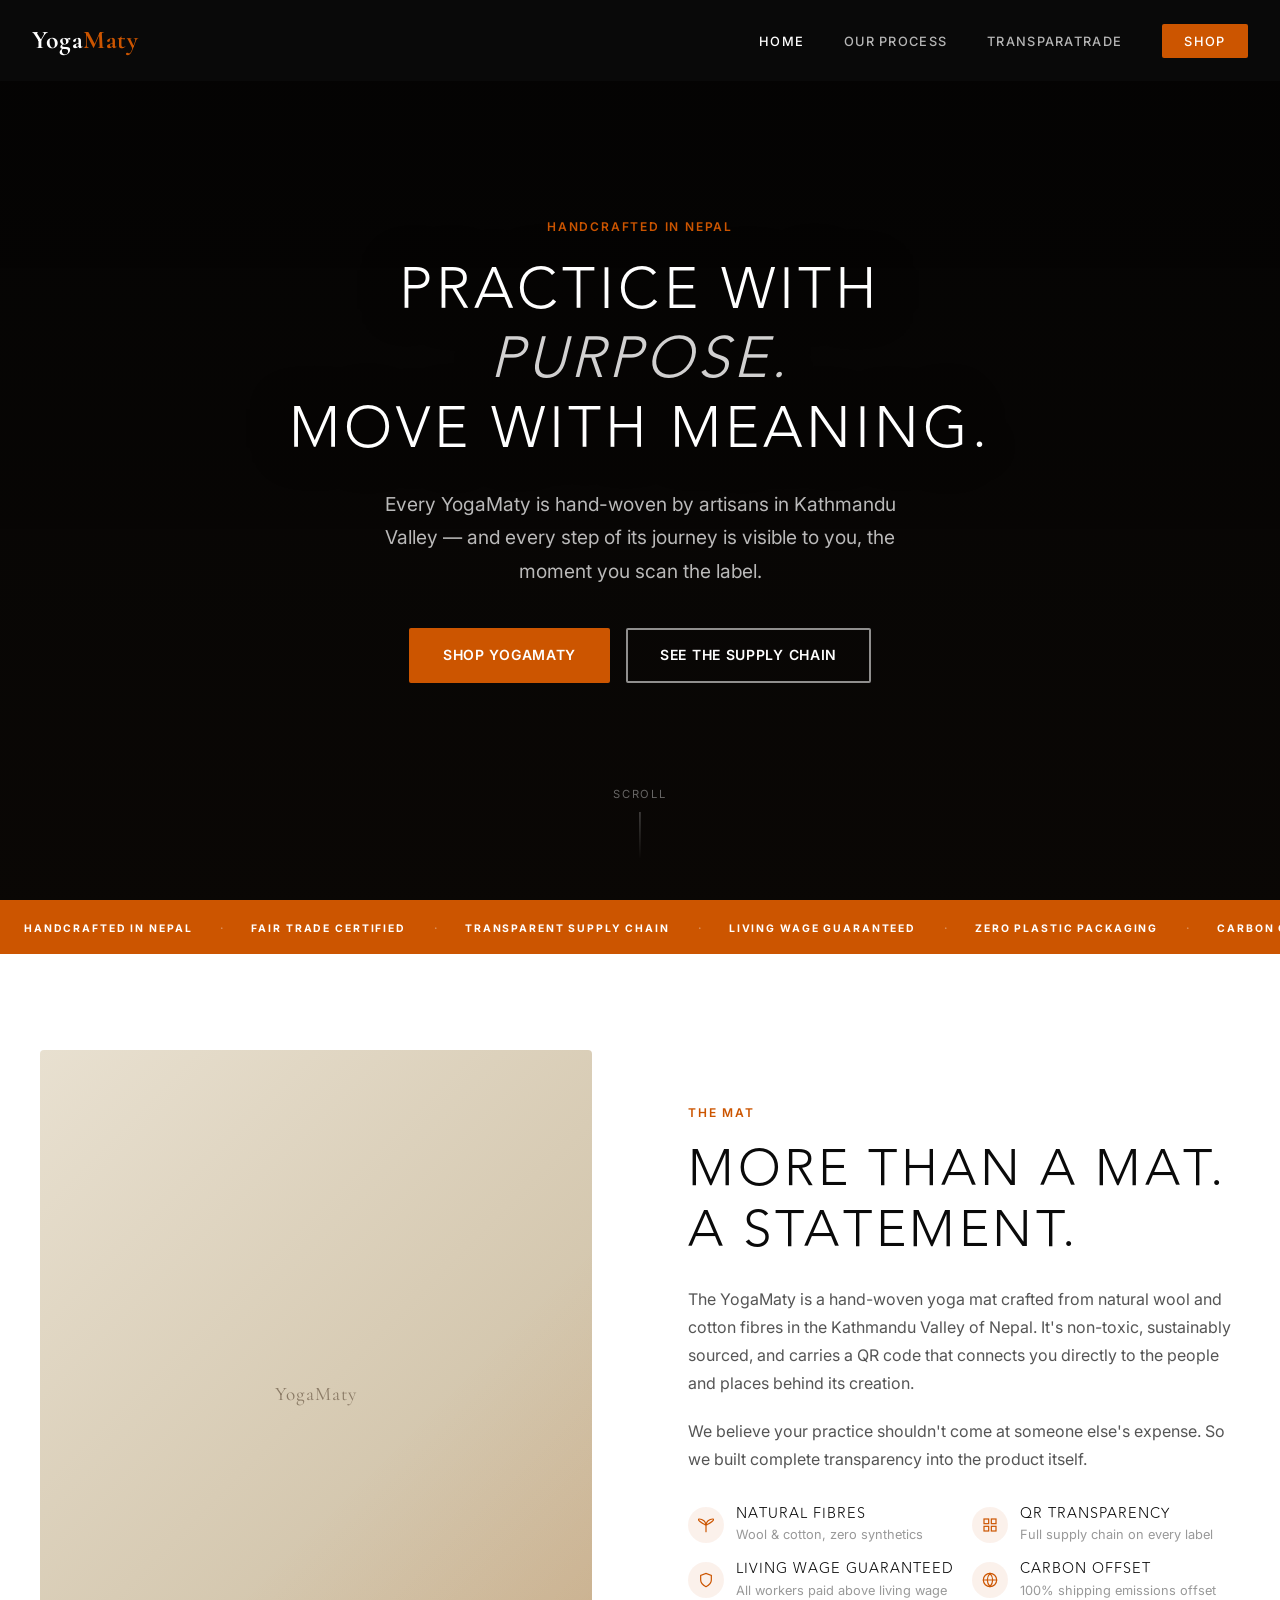
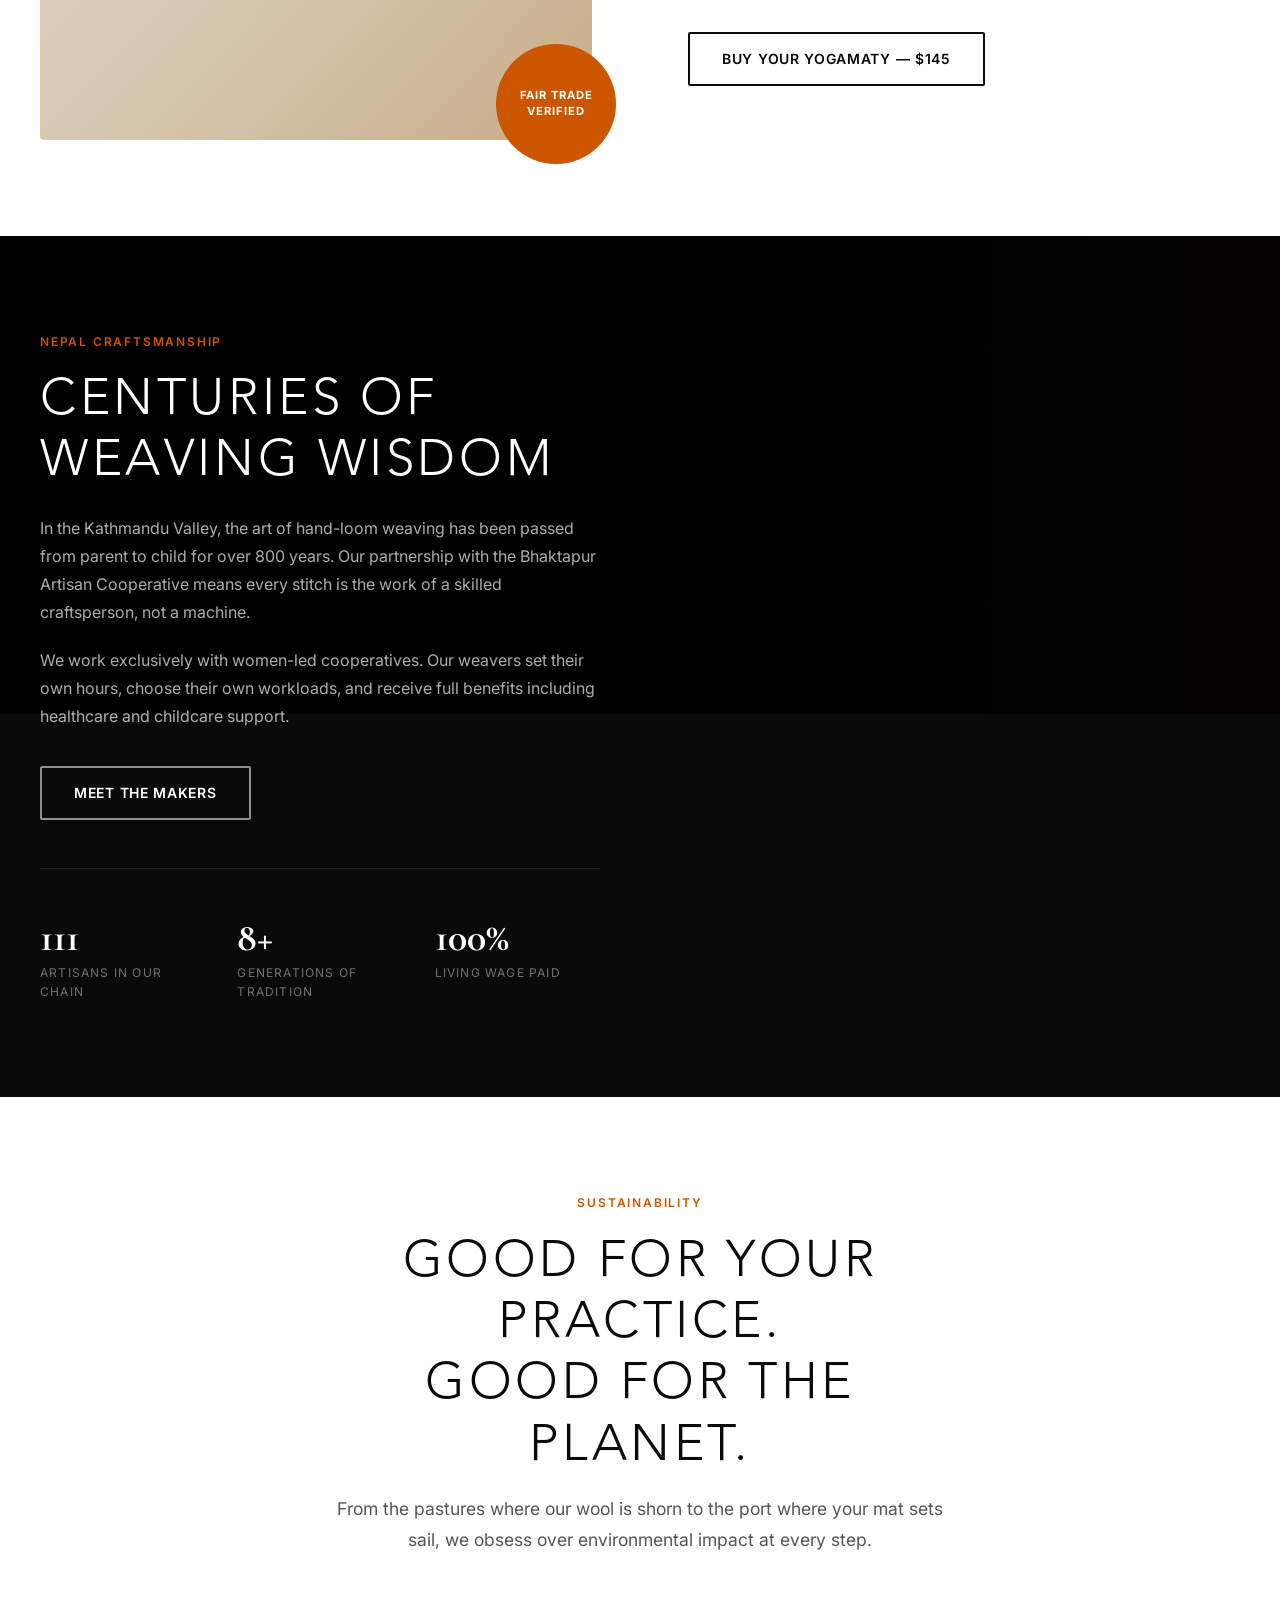
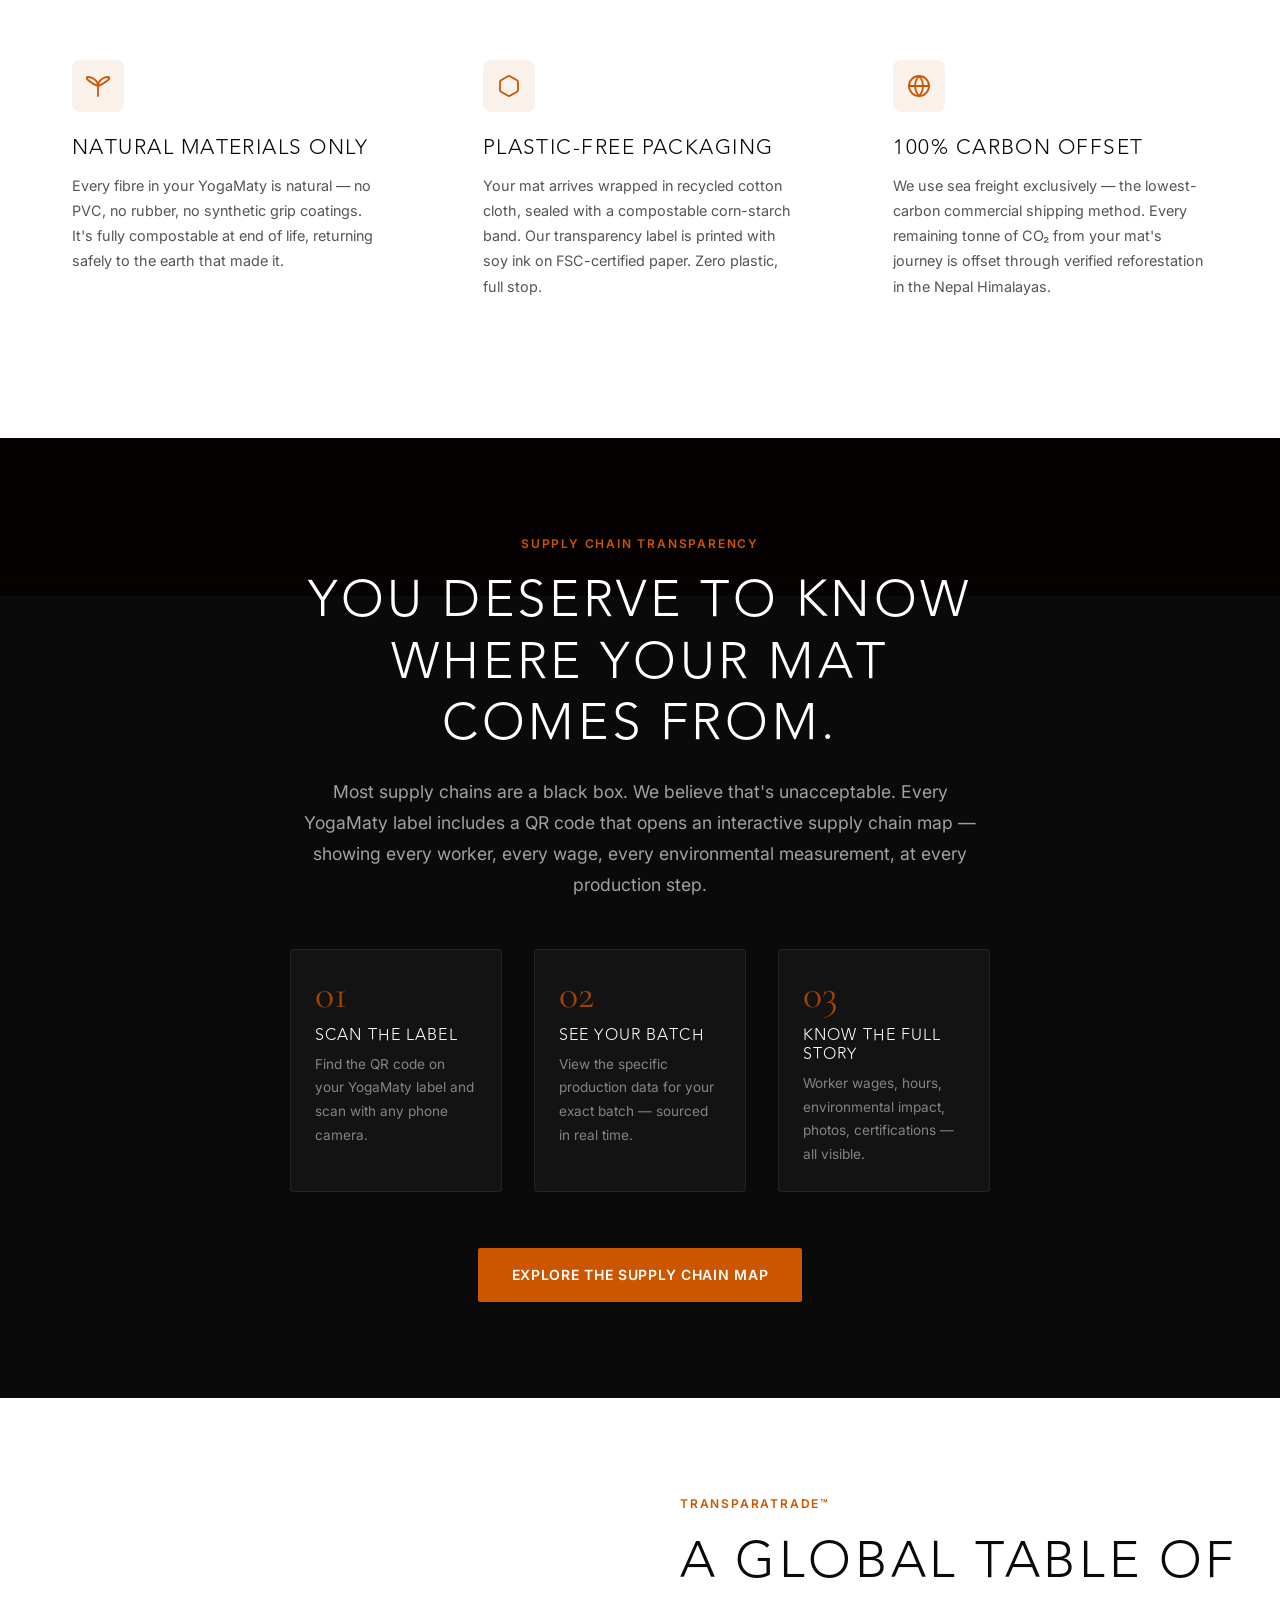
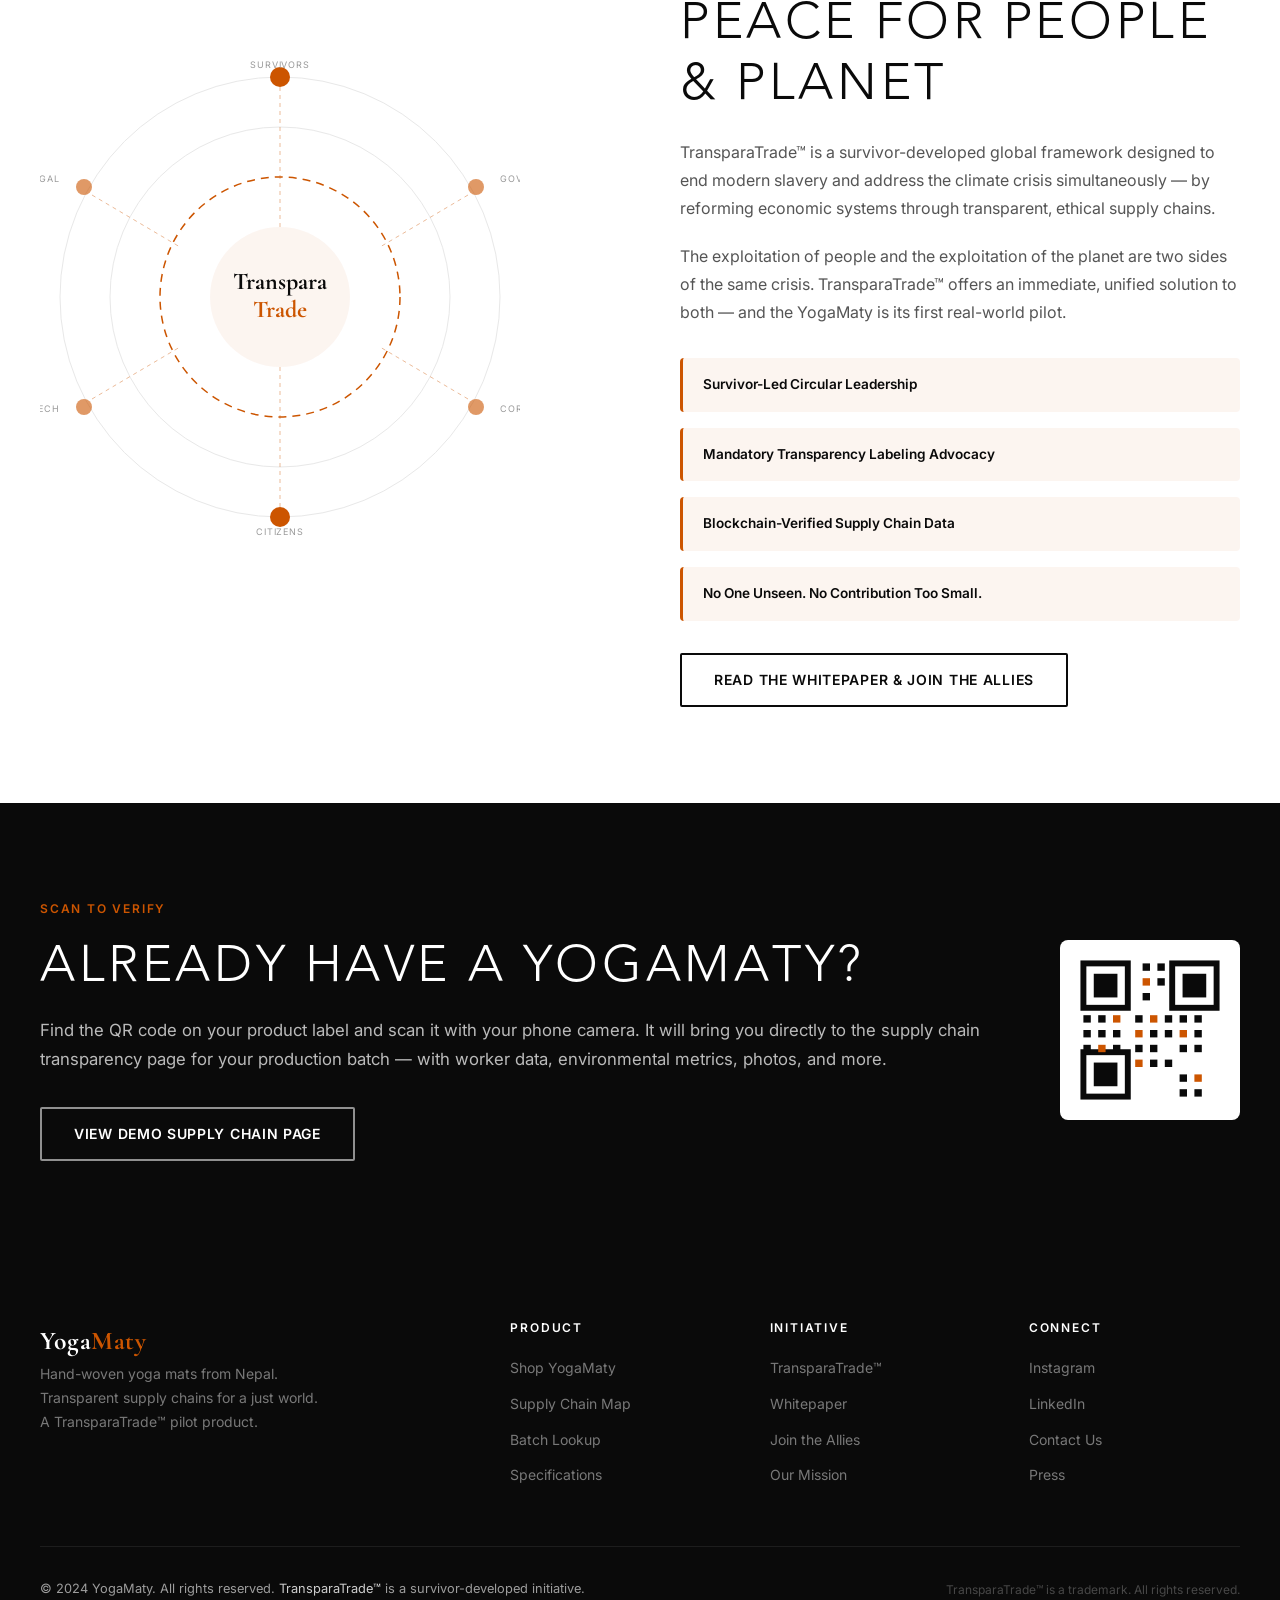
==== commit abd40acf: "Embed Avenir Light font for cross-platform consistency Adds the real Avenir Light .ttf via @font-fac" ====
--- a/index.html
+++ b/index.html
@@ -8,8 +8,8 @@
   <link rel="preconnect" href="https://fonts.googleapis.com">
   <link rel="preconnect" href="https://fonts.gstatic.com" crossorigin>
   <link href="https://fonts.googleapis.com/css2?family=Cormorant+Garamond:ital,wght@0,400;0,600;0,700;1,400;1,600&family=Inter:wght@400;500;600;700&display=swap" rel="stylesheet">
-  <link rel="stylesheet" href="css/main.css?v=4">
-  <link rel="stylesheet" href="css/home.css?v=4">
+  <link rel="stylesheet" href="css/main.css?v=5">
+  <link rel="stylesheet" href="css/home.css?v=5">
 </head>
 <body>
 
--- a/css/main.css
+++ b/css/main.css
@@ -2,6 +2,14 @@
    YogaMaty — Main Stylesheet
    Colors: #cc5500 (burnt orange accent), #0a0a0a, #ffffff
 ============================================ */
+
+@font-face {
+  font-family: 'Avenir Next';
+  src: url('../assets/fonts/avenir-light.ttf') format('truetype');
+  font-weight: 300;
+  font-style: normal;
+  font-display: swap;
+}
 
 :root {
   --orange: #cc5500;
